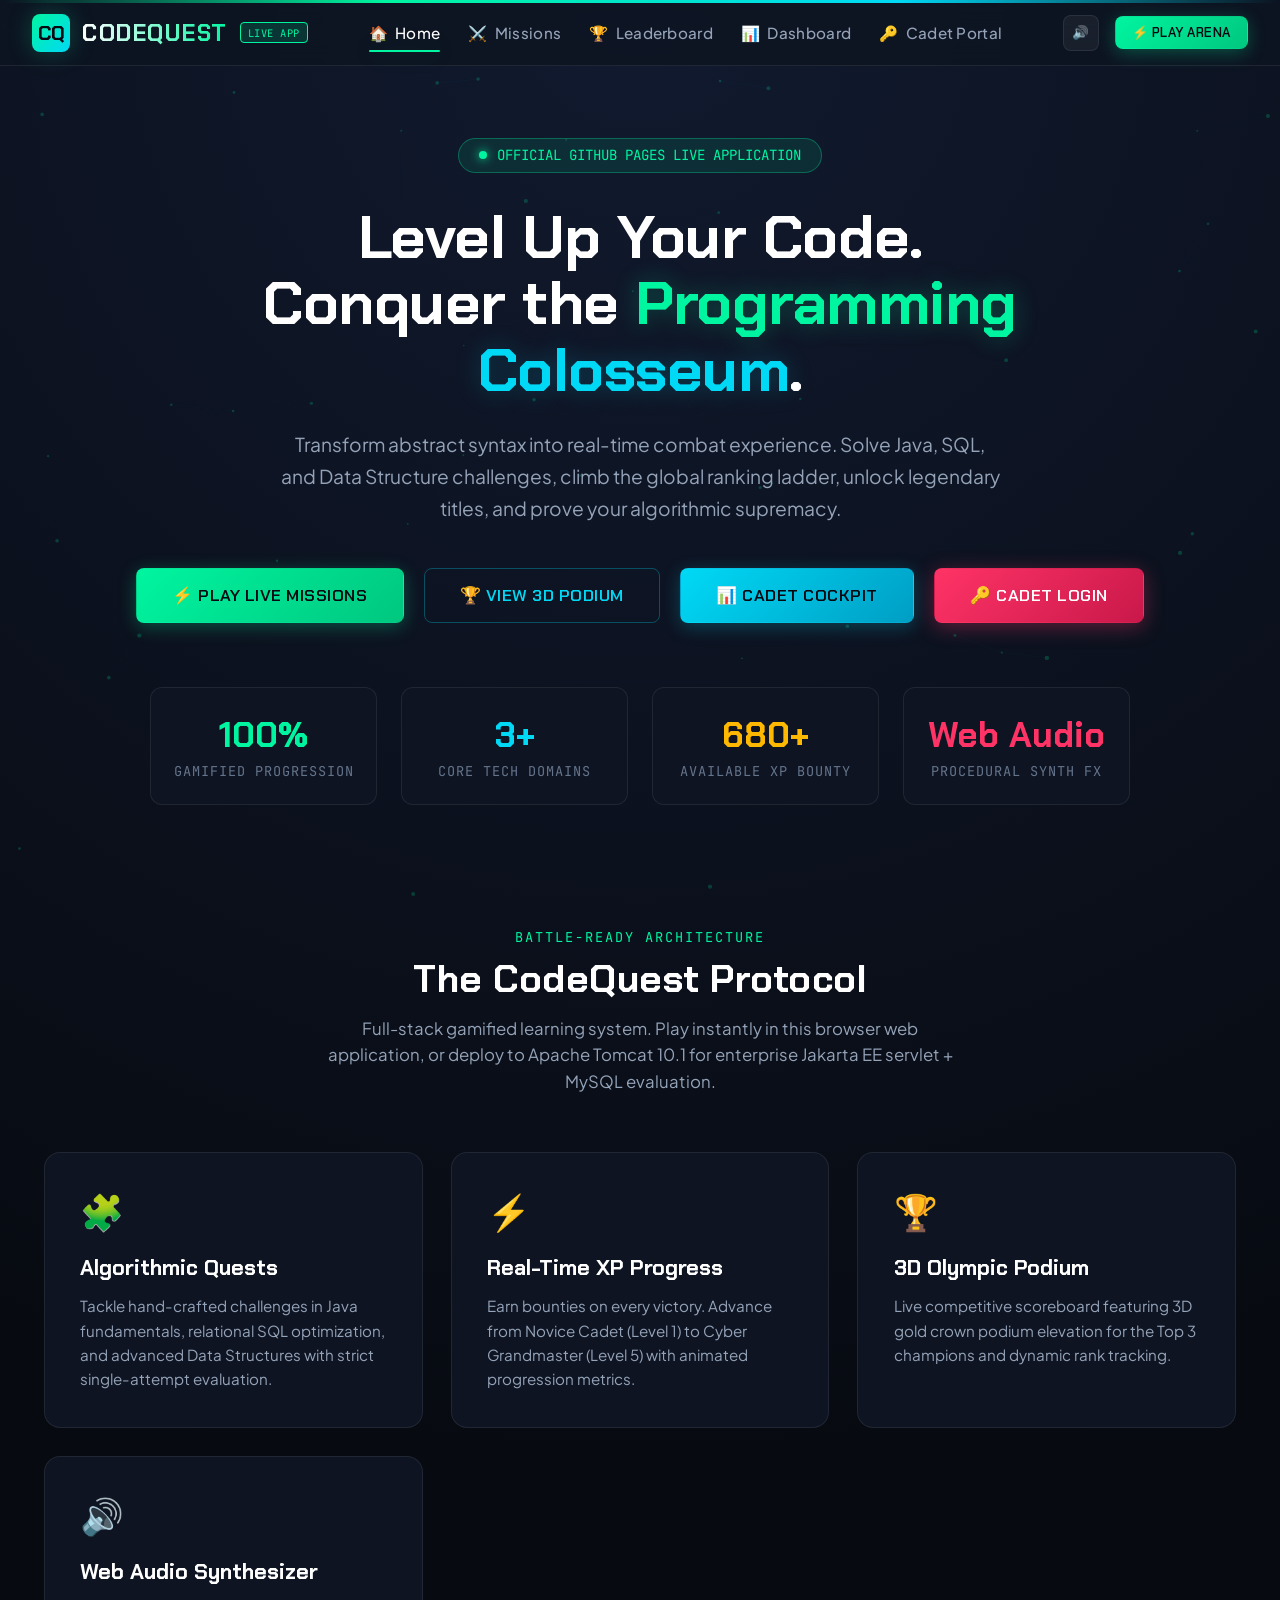
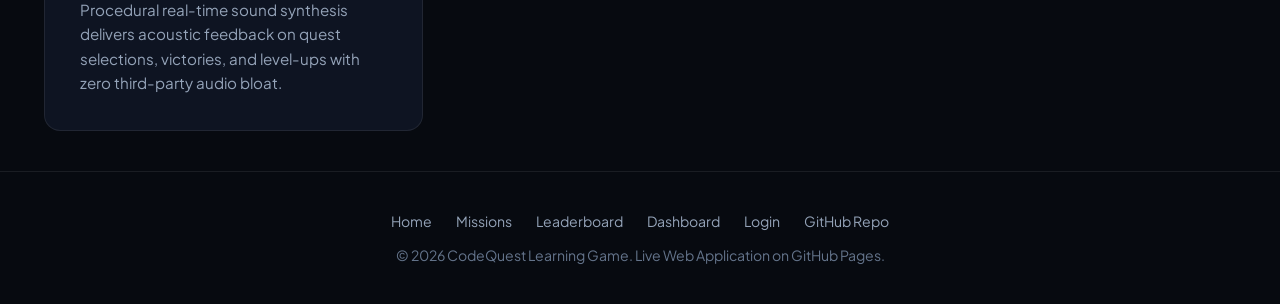
==== index.html @ 19b2553c "Feat: Add full client-side interactive game arena to docs for GitHub Pages live application" ====
<!DOCTYPE html>
<html lang="en">
<head>
    <meta charset="UTF-8">
    <meta name="viewport" content="width=device-width, initial-scale=1.0">
    <title>CodeQuest - Game-Based Programming Arena (Live Application)</title>
    <link rel="stylesheet" href="css/style.css">
    <link rel="icon" href="data:image/svg+xml,<svg xmlns=%22http://www.w3.org/2000/svg%22 viewBox=%220 0 100 100%22><text y=%22.9em%22 font-size=%2290%22>⚡</text></svg>">
</head>
<body>
    <canvas id="cyber-canvas"></canvas>

    <div class="hud-layout">
        <!-- Main Navigation Bar -->
        <nav class="navbar">
            <a href="index.html" class="nav-brand">
                <div class="brand-icon">CQ</div>
                <div class="brand-text">CodeQuest</div>
                <span class="brand-badge">LIVE APP</span>
            </a>

            <ul class="nav-links">
                <li><a href="index.html" class="active"><span>🏠</span> Home</a></li>
                <li><a href="missions.html"><span>⚔️</span> Missions</a></li>
                <li><a href="leaderboard.html"><span>🏆</span> Leaderboard</a></li>
                <li><a href="dashboard.html"><span>📊</span> Dashboard</a></li>
                <li><a href="login.html"><span>🔑</span> Cadet Portal</a></li>
            </ul>

            <div class="nav-actions">
                <button id="sound-toggle-btn" class="sound-toggle" title="Toggle Sound FX">🔊</button>
                <a href="missions.html" class="btn btn-primary btn-sm">⚡ Play Arena</a>
            </div>
        </nav>

        <!-- Main Content Area -->
        <main class="content-wrapper">
            <section class="hero">
                <div class="hero-pill">
                    <span class="pulse-dot"></span>
                    <span>OFFICIAL GITHUB PAGES LIVE APPLICATION</span>
                </div>

                <h1 class="hero-title">
                    Level Up Your Code. <br>
                    Conquer the <span class="highlight-emerald">Programming</span> <span class="highlight-cyan">Colosseum</span>.
                </h1>

                <p class="hero-lead">
                    Transform abstract syntax into real-time combat experience. Solve Java, SQL, and Data Structure 
                    challenges, climb the global ranking ladder, unlock legendary titles, and prove your algorithmic supremacy.
                </p>

                <div class="hero-cta">
                    <a href="missions.html" class="btn btn-primary btn-lg">⚡ Play Live Missions</a>
                    <a href="leaderboard.html" class="btn btn-outline-cyan btn-lg">🏆 View 3D Podium</a>
                    <a href="dashboard.html" class="btn btn-cyber btn-lg">📊 Cadet Cockpit</a>
                    <a href="login.html" class="btn btn-admin btn-lg">🔑 Cadet Login</a>
                </div>

                <!-- Live Metrics Ticker -->
                <div class="hero-stats">
                    <div class="stat-card">
                        <div class="stat-value emerald">100%</div>
                        <div class="stat-label">Gamified Progression</div>
                    </div>
                    <div class="stat-card">
                        <div class="stat-value cyan">3+</div>
                        <div class="stat-label">Core Tech Domains</div>
                    </div>
                    <div class="stat-card">
                        <div class="stat-value gold">680+</div>
                        <div class="stat-label">Available XP Bounty</div>
                    </div>
                    <div class="stat-card">
                        <div class="stat-value crimson">Web Audio</div>
                        <div class="stat-label">Procedural Synth FX</div>
                    </div>
                </div>
            </section>

            <!-- Features Grid -->
            <section class="container">
                <div class="section-header">
                    <span class="section-tagline">Battle-Ready Architecture</span>
                    <h2 class="section-title">The CodeQuest Protocol</h2>
                    <p class="section-desc">
                        Full-stack gamified learning system. Play instantly in this browser web application, or deploy to Apache Tomcat 10.1 for enterprise Jakarta EE servlet + MySQL evaluation.
                    </p>
                </div>

                <div class="features-grid">
                    <div class="feature-card">
                        <div class="feature-icon">🧩</div>
                        <h3 class="feature-title">Algorithmic Quests</h3>
                        <p class="feature-desc">
                            Tackle hand-crafted challenges in Java fundamentals, relational SQL optimization, 
                            and advanced Data Structures with strict single-attempt evaluation.
                        </p>
                    </div>

                    <div class="feature-card">
                        <div class="feature-icon">⚡</div>
                        <h3 class="feature-title">Real-Time XP Progress</h3>
                        <p class="feature-desc">
                            Earn bounties on every victory. Advance from Novice Cadet (Level 1) to Cyber Grandmaster 
                            (Level 5) with animated progression metrics.
                        </p>
                    </div>

                    <div class="feature-card">
                        <div class="feature-icon">🏆</div>
                        <h3 class="feature-title">3D Olympic Podium</h3>
                        <p class="feature-desc">
                            Live competitive scoreboard featuring 3D gold crown podium elevation for the Top 3 
                            champions and dynamic rank tracking.
                        </p>
                    </div>

                    <div class="feature-card">
                        <div class="feature-icon">🔊</div>
                        <h3 class="feature-title">Web Audio Synthesizer</h3>
                        <p class="feature-desc">
                            Procedural real-time sound synthesis delivers acoustic feedback on quest selections, 
                            victories, and level-ups with zero third-party audio bloat.
                        </p>
                    </div>
                </div>
            </section>
        </main>

        <!-- Footer -->
        <footer class="footer">
            <div class="footer-links">
                <a href="index.html">Home</a>
                <a href="missions.html">Missions</a>
                <a href="leaderboard.html">Leaderboard</a>
                <a href="dashboard.html">Dashboard</a>
                <a href="login.html">Login</a>
                <a href="https://github.com/dilipkumarprudhvi-a11y/CodeQuest" target="_blank">GitHub Repo</a>
            </div>
            <p>&copy; 2026 CodeQuest Learning Game. Live Web Application on GitHub Pages.</p>
        </footer>
    </div>

    <script src="js/audio-synth.js"></script>
    <script src="js/codequest-live.js"></script>
    <script src="js/game-fx.js"></script>
</body>
</html>
---- css/style.css ----
/* ========================================================
   CodeQuest: Tournament-Grade Cyber-Obsidian HUD Design System
   Handcrafted Senior Designer Architecture (Zero Generic AI Defaults)
   ======================================================== */

@import url('https://fonts.googleapis.com/css2?family=Chakra+Petch:wght@500;600;700&family=JetBrains+Mono:wght@400;500;700&family=Plus+Jakarta+Sans:wght@400;500;600;700;800&display=swap');

:root {
    /* Palette Tokens */
    --bg-void: #070a10;
    --bg-surface: #0e1422;
    --bg-surface-elevated: #151e33;
    --bg-surface-translucent: rgba(14, 20, 34, 0.85);
    --bg-input: #0b101c;
    
    /* Neon Tactical Accents */
    --neon-emerald: #00f5a0;
    --neon-emerald-glow: rgba(0, 245, 160, 0.28);
    --cyber-cyan: #00d9f5;
    --cyber-cyan-glow: rgba(0, 217, 245, 0.25);
    --solar-gold: #ffb800;
    --solar-gold-glow: rgba(255, 184, 0, 0.3);
    --danger-crimson: #ff3366;
    --danger-crimson-glow: rgba(255, 51, 102, 0.28);
    --admin-purple: #9d4edd;
    
    /* Borders & Accents */
    --border-subtle: rgba(255, 255, 255, 0.08);
    --border-accent: rgba(0, 245, 160, 0.3);
    --border-cyan: rgba(0, 217, 245, 0.3);
    --border-gold: rgba(255, 184, 0, 0.35);

    /* Typography */
    --font-heading: 'Chakra Petch', sans-serif;
    --font-body: 'Plus Jakarta Sans', sans-serif;
    --font-code: 'JetBrains Mono', monospace;

    /* Text Colors */
    --text-pure: #ffffff;
    --text-primary: #e2e8f0;
    --text-secondary: #94a3b8;
    --text-muted: #64748b;

    /* Shadows & Glows */
    --glow-emerald: 0 0 25px rgba(0, 245, 160, 0.25);
    --glow-cyan: 0 0 25px rgba(0, 217, 245, 0.25);
    --shadow-card: 0 12px 35px -5px rgba(0, 0, 0, 0.65);
    
    /* Transitions */
    --ease-out-cyber: cubic-bezier(0.16, 1, 0.3, 1);
}

/* Reset & Global */
*, *::before, *::after {
    box-sizing: border-box;
    margin: 0;
    padding: 0;
}

html {
    scroll-behavior: smooth;
    font-size: 16px;
    background-color: var(--bg-void);
    color: var(--text-primary);
}

body {
    font-family: var(--font-body);
    min-height: 100vh;
    display: flex;
    flex-direction: column;
    overflow-x: hidden;
    position: relative;
    background: radial-gradient(circle at 50% 0%, #111a2f 0%, #070a10 75%);
    -webkit-font-smoothing: antialiased;
}

/* Background Cyber Grid Canvas */
#cyber-canvas {
    position: fixed;
    top: 0;
    left: 0;
    width: 100%;
    height: 100%;
    pointer-events: none;
    z-index: 0;
    opacity: 0.45;
}

/* HUD Overlay Container */
.hud-layout {
    position: relative;
    z-index: 1;
    display: flex;
    flex-direction: column;
    min-height: 100vh;
}

/* Ambient Top Accent Bar */
.hud-layout::before {
    content: '';
    position: fixed;
    top: 0;
    left: 0;
    right: 0;
    height: 3px;
    background: linear-gradient(90deg, transparent 0%, var(--neon-emerald) 30%, var(--cyber-cyan) 70%, transparent 100%);
    z-index: 1000;
}

/* ========================================================
   Navigation Header
   ======================================================== */
.navbar {
    position: sticky;
    top: 0;
    z-index: 100;
    background: var(--bg-surface-translucent);
    backdrop-filter: blur(16px);
    -webkit-backdrop-filter: blur(16px);
    border-bottom: 1px solid var(--border-subtle);
    padding: 0.85rem 2rem;
    display: flex;
    justify-content: space-between;
    align-items: center;
}

.nav-brand {
    display: flex;
    align-items: center;
    gap: 0.75rem;
    text-decoration: none;
    color: var(--text-pure);
}

.brand-icon {
    width: 38px;
    height: 38px;
    background: linear-gradient(135deg, var(--neon-emerald), var(--cyber-cyan));
    border-radius: 8px;
    display: grid;
    place-items: center;
    box-shadow: var(--glow-emerald);
    color: #050a12;
    font-family: var(--font-heading);
    font-weight: 700;
    font-size: 1.25rem;
    letter-spacing: -0.5px;
}

.brand-text {
    font-family: var(--font-heading);
    font-size: 1.45rem;
    font-weight: 700;
    letter-spacing: 1.5px;
    background: linear-gradient(90deg, #ffffff, var(--neon-emerald));
    -webkit-background-clip: text;
    background-clip: text;
    -webkit-text-fill-color: transparent;
    text-transform: uppercase;
}

.brand-badge {
    font-size: 0.65rem;
    background: rgba(0, 245, 160, 0.15);
    border: 1px solid var(--neon-emerald);
    color: var(--neon-emerald);
    padding: 0.15rem 0.45rem;
    border-radius: 4px;
    font-family: var(--font-code);
    letter-spacing: 0.5px;
}

.nav-links {
    display: flex;
    align-items: center;
    gap: 1.75rem;
    list-style: none;
}

.nav-links a {
    text-decoration: none;
    color: var(--text-secondary);
    font-size: 0.95rem;
    font-weight: 500;
    letter-spacing: 0.3px;
    transition: color 0.2s ease, text-shadow 0.2s ease;
    display: flex;
    align-items: center;
    gap: 0.45rem;
    position: relative;
    padding: 0.35rem 0;
}

.nav-links a:hover, .nav-links a.active {
    color: var(--text-pure);
}

.nav-links a.active::after {
    content: '';
    position: absolute;
    bottom: -4px;
    left: 0;
    right: 0;
    height: 2px;
    background: var(--neon-emerald);
    box-shadow: var(--glow-emerald);
    border-radius: 2px;
}

.nav-actions {
    display: flex;
    align-items: center;
    gap: 1rem;
}

/* Sound Switcher Button */
.sound-toggle {
    background: rgba(255, 255, 255, 0.05);
    border: 1px solid var(--border-subtle);
    color: var(--text-secondary);
    width: 36px;
    height: 36px;
    border-radius: 8px;
    display: grid;
    place-items: center;
    cursor: pointer;
    transition: all 0.2s ease;
}

.sound-toggle:hover {
    color: var(--cyber-cyan);
    border-color: var(--border-cyan);
    background: rgba(0, 217, 245, 0.1);
}

.sound-toggle.muted {
    opacity: 0.45;
}

/* User Status Pill in Navbar */
.nav-profile-pill {
    display: flex;
    align-items: center;
    gap: 0.65rem;
    background: var(--bg-surface-elevated);
    border: 1px solid var(--border-subtle);
    padding: 0.35rem 0.85rem;
    border-radius: 24px;
    font-size: 0.85rem;
}

.nav-level-tag {
    background: var(--neon-emerald);
    color: #040810;
    font-weight: 700;
    padding: 0.15rem 0.45rem;
    border-radius: 12px;
    font-size: 0.7rem;
    font-family: var(--font-heading);
}

.nav-xp-counter {
    color: var(--solar-gold);
    font-family: var(--font-code);
    font-weight: 600;
}

/* ========================================================
   Buttons & Interactive Controls
   ======================================================== */
.btn {
    display: inline-flex;
    align-items: center;
    justify-content: center;
    gap: 0.55rem;
    font-family: var(--font-heading);
    font-size: 0.95rem;
    font-weight: 600;
    letter-spacing: 0.5px;
    text-transform: uppercase;
    text-decoration: none;
    padding: 0.75rem 1.65rem;
    border-radius: 8px;
    border: 1px solid transparent;
    cursor: pointer;
    transition: all 0.25s var(--ease-out-cyber);
    white-space: nowrap;
}

.btn-primary {
    background: linear-gradient(135deg, var(--neon-emerald), #00c77f);
    color: #050a12;
    box-shadow: 0 4px 18px var(--neon-emerald-glow);
}

.btn-primary:hover {
    transform: translateY(-2px);
    box-shadow: 0 6px 24px rgba(0, 245, 160, 0.45);
    background: linear-gradient(135deg, #1affab, var(--neon-emerald));
}

.btn-cyber {
    background: linear-gradient(135deg, var(--cyber-cyan), #009ec4);
    color: #050a12;
    box-shadow: 0 4px 18px var(--cyber-cyan-glow);
}

.btn-cyber:hover {
    transform: translateY(-2px);
    box-shadow: 0 6px 24px rgba(0, 217, 245, 0.45);
}

.btn-outline {
    background: transparent;
    border-color: var(--border-subtle);
    color: var(--text-primary);
}

.btn-outline:hover {
    border-color: var(--neon-emerald);
    color: var(--neon-emerald);
    background: rgba(0, 245, 160, 0.05);
    box-shadow: var(--glow-emerald);
}

.btn-outline-cyan {
    background: transparent;
    border-color: var(--border-cyan);
    color: var(--cyber-cyan);
}

.btn-outline-cyan:hover {
    background: rgba(0, 217, 245, 0.1);
    box-shadow: var(--glow-cyan);
}

.btn-danger {
    background: rgba(255, 51, 102, 0.15);
    border: 1px solid var(--danger-crimson);
    color: var(--danger-crimson);
}

.btn-danger:hover {
    background: var(--danger-crimson);
    color: #ffffff;
    box-shadow: 0 0 20px var(--danger-crimson-glow);
}

.btn-admin {
    background: linear-gradient(135deg, #ff3366, #c9184a);
    color: #ffffff;
    box-shadow: 0 4px 20px rgba(255, 51, 102, 0.35);
}

.btn-admin:hover {
    transform: translateY(-2px);
    box-shadow: 0 6px 28px rgba(255, 51, 102, 0.55);
}

.btn-sm {
    padding: 0.45rem 1rem;
    font-size: 0.82rem;
}

.btn-lg {
    padding: 0.95rem 2.2rem;
    font-size: 1.05rem;
}

/* ========================================================
   Layout & Containers
   ======================================================== */
.container {
    max-width: 1240px;
    margin: 0 auto;
    padding: 2.5rem 1.5rem;
    width: 100%;
}

.content-wrapper {
    flex: 1;
}

/* Page Section Headers */
.section-header {
    margin-bottom: 2.5rem;
    text-align: center;
}

.section-tagline {
    font-family: var(--font-code);
    color: var(--neon-emerald);
    font-size: 0.85rem;
    text-transform: uppercase;
    letter-spacing: 2px;
    margin-bottom: 0.5rem;
    display: inline-block;
}

.section-title {
    font-family: var(--font-heading);
    font-size: 2.4rem;
    font-weight: 700;
    color: var(--text-pure);
    letter-spacing: 0.5px;
}

.section-desc {
    color: var(--text-secondary);
    max-width: 650px;
    margin: 0.75rem auto 0;
    font-size: 1.05rem;
    line-height: 1.6;
}

/* ========================================================
   Hero Section (index.html)
   ======================================================== */
.hero {
    padding: 4.5rem 1.5rem 5rem;
    display: flex;
    flex-direction: column;
    align-items: center;
    text-align: center;
    position: relative;
}

.hero-pill {
    background: rgba(0, 245, 160, 0.1);
    border: 1px solid var(--border-accent);
    padding: 0.45rem 1.25rem;
    border-radius: 30px;
    display: inline-flex;
    align-items: center;
    gap: 0.65rem;
    font-size: 0.88rem;
    color: var(--neon-emerald);
    font-family: var(--font-code);
    margin-bottom: 2rem;
    animation: pulseBorder 3s infinite;
}

.pulse-dot {
    width: 8px;
    height: 8px;
    background: var(--neon-emerald);
    border-radius: 50%;
    box-shadow: 0 0 10px var(--neon-emerald);
    animation: blink 1.5s infinite;
}

@keyframes blink {
    0%, 100% { opacity: 1; }
    50% { opacity: 0.2; }
}

@keyframes pulseBorder {
    0%, 100% { border-color: rgba(0, 245, 160, 0.2); }
    50% { border-color: rgba(0, 245, 160, 0.6); }
}

.hero-title {
    font-family: var(--font-heading);
    font-size: 3.8rem;
    font-weight: 700;
    line-height: 1.1;
    letter-spacing: -0.5px;
    color: var(--text-pure);
    max-width: 900px;
    margin-bottom: 1.5rem;
}

.hero-title span.highlight-emerald {
    color: var(--neon-emerald);
    text-shadow: 0 0 25px var(--neon-emerald-glow);
}

.hero-title span.highlight-cyan {
    color: var(--cyber-cyan);
    text-shadow: 0 0 25px var(--cyber-cyan-glow);
}

.hero-lead {
    font-size: 1.2rem;
    color: var(--text-secondary);
    max-width: 720px;
    line-height: 1.65;
    margin-bottom: 2.75rem;
}

.hero-cta {
    display: flex;
    gap: 1.25rem;
    flex-wrap: wrap;
    justify-content: center;
    margin-bottom: 4rem;
}

/* Hero Stats Ticker */
.hero-stats {
    display: grid;
    grid-template-columns: repeat(4, 1fr);
    gap: 1.5rem;
    width: 100%;
    max-width: 980px;
    margin: 0 auto;
}

.stat-card {
    background: var(--bg-surface);
    border: 1px solid var(--border-subtle);
    padding: 1.5rem 1rem;
    border-radius: 12px;
    text-align: center;
    transition: transform 0.25s ease, border-color 0.25s ease;
}

.stat-card:hover {
    transform: translateY(-4px);
    border-color: var(--border-accent);
}

.stat-value {
    font-family: var(--font-heading);
    font-size: 2.2rem;
    font-weight: 700;
    color: var(--text-pure);
    margin-bottom: 0.25rem;
}

.stat-value.gold { color: var(--solar-gold); }
.stat-value.emerald { color: var(--neon-emerald); }
.stat-value.cyan { color: var(--cyber-cyan); }
.stat-value.crimson { color: var(--danger-crimson); }

.stat-label {
    font-size: 0.85rem;
    color: var(--text-muted);
    font-family: var(--font-code);
    text-transform: uppercase;
    letter-spacing: 1px;
}

/* Feature Grid */
.features-grid {
    display: grid;
    grid-template-columns: repeat(3, 1fr);
    gap: 1.75rem;
    margin-top: 3.5rem;
}

.feature-card {
    background: var(--bg-surface);
    border: 1px solid var(--border-subtle);
    padding: 2.2rem;
    border-radius: 16px;
    transition: all 0.3s var(--ease-out-cyber);
    position: relative;
    overflow: hidden;
}

.feature-card::before {
    content: '';
    position: absolute;
    top: 0;
    left: 0;
    width: 100%;
    height: 3px;
    background: transparent;
    transition: background 0.3s ease;
}

.feature-card:hover {
    transform: translateY(-6px);
    border-color: var(--border-accent);
    box-shadow: var(--shadow-card);
}

.feature-card:hover::before {
    background: linear-gradient(90deg, var(--neon-emerald), var(--cyber-cyan));
}

.feature-icon {
    font-size: 2.2rem;
    margin-bottom: 1.25rem;
    display: inline-block;
}

.feature-title {
    font-family: var(--font-heading);
    font-size: 1.35rem;
    color: var(--text-pure);
    margin-bottom: 0.75rem;
}

.feature-desc {
    color: var(--text-secondary);
    font-size: 0.95rem;
    line-height: 1.6;
}

/* ========================================================
   Form Cards & Input Controls
   ======================================================== */
.auth-wrapper {
    max-width: 480px;
    margin: 2rem auto;
    width: 100%;
}

.auth-wrapper-wide {
    max-width: 780px;
    margin: 2rem auto;
    width: 100%;
}

.card {
    background: var(--bg-surface);
    border: 1px solid var(--border-subtle);
    border-radius: 16px;
    padding: 2.5rem;
    box-shadow: var(--shadow-card);
    position: relative;
}

.card-admin {
    border-top: 3px solid var(--danger-crimson);
}

.card-header {
    text-align: center;
    margin-bottom: 2rem;
}

.card-title {
    font-family: var(--font-heading);
    font-size: 1.85rem;
    color: var(--text-pure);
    margin-bottom: 0.5rem;
}

.card-subtitle {
    color: var(--text-secondary);
    font-size: 0.95rem;
}

.form-group {
    margin-bottom: 1.35rem;
}

.form-label {
    display: block;
    font-size: 0.88rem;
    font-weight: 600;
    color: var(--text-primary);
    margin-bottom: 0.5rem;
    letter-spacing: 0.3px;
}

.form-control {
    width: 100%;
    background: var(--bg-input);
    border: 1px solid var(--border-subtle);
    border-radius: 8px;
    padding: 0.85rem 1rem;
    color: var(--text-pure);
    font-family: var(--font-body);
    font-size: 0.95rem;
    transition: all 0.2s ease;
}

.form-control:focus {
    outline: none;
    border-color: var(--neon-emerald);
    box-shadow: 0 0 12px var(--neon-emerald-glow);
    background: #0f1526;
}

textarea.form-control {
    min-height: 110px;
    resize: vertical;
    font-family: var(--font-code);
}

.form-select {
    width: 100%;
    background: var(--bg-input);
    border: 1px solid var(--border-subtle);
    border-radius: 8px;
    padding: 0.85rem 1rem;
    color: var(--text-pure);
    font-size: 0.95rem;
    cursor: pointer;
}

.form-select option {
    background: var(--bg-surface-elevated);
    color: var(--text-pure);
}

.form-grid-2 {
    display: grid;
    grid-template-columns: 1fr 1fr;
    gap: 1.25rem;
}

/* Checkbox & Remember Me */
.form-check {
    display: flex;
    align-items: center;
    gap: 0.65rem;
    cursor: pointer;
    font-size: 0.9rem;
    color: var(--text-secondary);
}

.form-check input[type="checkbox"] {
    appearance: none;
    width: 18px;
    height: 18px;
    background: var(--bg-input);
    border: 1px solid var(--border-subtle);
    border-radius: 4px;
    cursor: pointer;
    position: relative;
}

.form-check input[type="checkbox"]:checked {
    background: var(--neon-emerald);
    border-color: var(--neon-emerald);
}

.form-check input[type="checkbox"]:checked::after {
    content: '✓';
    position: absolute;
    top: 50%;
    left: 50%;
    transform: translate(-50%, -50%);
    color: #050a12;
    font-weight: 900;
    font-size: 11px;
}

/* Alert Notification Banners */
.alert {
    padding: 1rem 1.25rem;
    border-radius: 8px;
    margin-bottom: 1.5rem;
    display: flex;
    align-items: center;
    gap: 0.85rem;
    font-size: 0.92rem;
    line-height: 1.5;
}

.alert-danger {
    background: rgba(255, 51, 102, 0.12);
    border: 1px solid var(--danger-crimson);
    color: #ff94b1;
}

.alert-success {
    background: rgba(0, 245, 160, 0.12);
    border: 1px solid var(--neon-emerald);
    color: var(--neon-emerald);
}

.alert-info {
    background: rgba(0, 217, 245, 0.12);
    border: 1px solid var(--cyber-cyan);
    color: var(--cyber-cyan);
}

/* Card Footer Links */
.card-footer-links {
    margin-top: 1.75rem;
    text-align: center;
    font-size: 0.9rem;
    color: var(--text-muted);
}

.card-footer-links a {
    color: var(--neon-emerald);
    text-decoration: none;
    font-weight: 600;
}

.card-footer-links a:hover {
    text-decoration: underline;
}

/* ========================================================
   Student Gamer Dashboard (dashboard.jsp)
   ======================================================== */
.profile-banner {
    background: linear-gradient(135deg, var(--bg-surface-elevated), var(--bg-surface));
    border: 1px solid var(--border-subtle);
    border-radius: 20px;
    padding: 2.25rem;
    margin-bottom: 2.5rem;
    display: flex;
    justify-content: space-between;
    align-items: center;
    flex-wrap: wrap;
    gap: 2rem;
    box-shadow: var(--shadow-card);
}

.profile-identity {
    display: flex;
    align-items: center;
    gap: 1.5rem;
}

.profile-avatar {
    width: 80px;
    height: 80px;
    border-radius: 16px;
    background: linear-gradient(135deg, #1b2640, #0d1322);
    border: 2px solid var(--neon-emerald);
    box-shadow: var(--glow-emerald);
    display: grid;
    place-items: center;
    font-size: 2.4rem;
}

.profile-name {
    font-family: var(--font-heading);
    font-size: 2rem;
    color: var(--text-pure);
    margin-bottom: 0.35rem;
}

.profile-role-tag {
    font-family: var(--font-code);
    font-size: 0.8rem;
    color: var(--cyber-cyan);
    background: rgba(0, 217, 245, 0.1);
    padding: 0.2rem 0.6rem;
    border-radius: 4px;
    border: 1px solid var(--border-cyan);
}

.profile-stats-cluster {
    display: flex;
    gap: 2.5rem;
}

.stat-block {
    text-align: center;
}

.stat-block-num {
    font-family: var(--font-heading);
    font-size: 2rem;
    font-weight: 700;
    color: var(--text-pure);
}

.stat-block-num.gold { color: var(--solar-gold); }
.stat-block-num.emerald { color: var(--neon-emerald); }

.stat-block-text {
    font-size: 0.8rem;
    color: var(--text-muted);
    font-family: var(--font-code);
    text-transform: uppercase;
    letter-spacing: 0.5px;
}

/* XP Progress Bar Component */
.xp-tracker-card {
    background: var(--bg-surface);
    border: 1px solid var(--border-subtle);
    border-radius: 14px;
    padding: 1.5rem 1.85rem;
    margin-bottom: 2.5rem;
}

.xp-header {
    display: flex;
    justify-content: space-between;
    margin-bottom: 0.75rem;
    font-size: 0.95rem;
}

.xp-label {
    font-family: var(--font-heading);
    font-weight: 600;
    color: var(--text-pure);
    display: flex;
    align-items: center;
    gap: 0.5rem;
}

.xp-numbers {
    font-family: var(--font-code);
    color: var(--text-secondary);
}

.xp-numbers span.current {
    color: var(--solar-gold);
    font-weight: 700;
}

.progress-track {
    width: 100%;
    height: 14px;
    background: #090e18;
    border-radius: 10px;
    overflow: hidden;
    position: relative;
    border: 1px solid rgba(255, 255, 255, 0.05);
}

.progress-fill {
    height: 100%;
    background: linear-gradient(90deg, var(--neon-emerald), var(--cyber-cyan));
    border-radius: 10px;
    box-shadow: 0 0 14px var(--neon-emerald-glow);
    transition: width 1s var(--ease-out-cyber);
    position: relative;
}

.progress-fill::after {
    content: '';
    position: absolute;
    top: 0; left: 0; bottom: 0; right: 0;
    background-image: linear-gradient(
        -45deg, 
        rgba(255, 255, 255, 0.15) 25%, 
        transparent 25%, 
        transparent 50%, 
        rgba(255, 255, 255, 0.15) 50%, 
        rgba(255, 255, 255, 0.15) 75%, 
        transparent 75%, 
        transparent
    );
    background-size: 20px 20px;
    animation: moveStripes 2s linear infinite;
}

@keyframes moveStripes {
    0% { background-position: 0 0; }
    100% { background-position: 20px 0; }
}

/* ========================================================
   Missions Grid & Quest Cards (missions.jsp)
   ======================================================== */
.mission-filter-bar {
    display: flex;
    justify-content: space-between;
    align-items: center;
    flex-wrap: wrap;
    gap: 1.25rem;
    margin-bottom: 2rem;
    padding: 1.15rem 1.5rem;
    background: var(--bg-surface);
    border: 1px solid var(--border-subtle);
    border-radius: 12px;
}

.filter-pills {
    display: flex;
    gap: 0.5rem;
    flex-wrap: wrap;
}

.filter-pill {
    padding: 0.45rem 1rem;
    border-radius: 8px;
    font-size: 0.85rem;
    font-family: var(--font-heading);
    font-weight: 600;
    text-decoration: none;
    color: var(--text-secondary);
    background: transparent;
    border: 1px solid var(--border-subtle);
    transition: all 0.2s ease;
    cursor: pointer;
}

.filter-pill:hover {
    color: var(--text-pure);
    border-color: var(--border-accent);
}

.filter-pill.active {
    background: rgba(0, 245, 160, 0.15);
    color: var(--neon-emerald);
    border-color: var(--neon-emerald);
    box-shadow: 0 0 12px var(--neon-emerald-glow);
}

.missions-deck {
    display: grid;
    grid-template-columns: repeat(auto-fill, minmax(360px, 1fr));
    gap: 1.75rem;
}

.quest-card {
    background: var(--bg-surface);
    border: 1px solid var(--border-subtle);
    border-radius: 16px;
    padding: 1.75rem;
    display: flex;
    flex-direction: column;
    justify-content: space-between;
    transition: all 0.3s var(--ease-out-cyber);
    position: relative;
}

.quest-card:hover {
    transform: translateY(-4px);
    border-color: var(--border-accent);
    box-shadow: var(--shadow-card);
}

.quest-card.solved-card {
    opacity: 0.85;
    border-color: rgba(0, 245, 160, 0.25);
    background: linear-gradient(180deg, rgba(0, 245, 160, 0.03), var(--bg-surface));
}

.quest-card-header {
    display: flex;
    justify-content: space-between;
    align-items: flex-start;
    margin-bottom: 1.25rem;
}

.quest-category-badge {
    font-family: var(--font-code);
    font-size: 0.75rem;
    font-weight: 700;
    padding: 0.25rem 0.65rem;
    border-radius: 6px;
    letter-spacing: 0.5px;
}

.category-java {
    background: rgba(255, 126, 0, 0.15);
    border: 1px solid #ff7e00;
    color: #ff9e42;
}

.category-sql {
    background: rgba(0, 217, 245, 0.15);
    border: 1px solid var(--cyber-cyan);
    color: var(--cyber-cyan);
}

.category-dsa {
    background: rgba(157, 78, 221, 0.15);
    border: 1px solid var(--admin-purple);
    color: #c77dff;
}

.difficulty-tag {
    font-size: 0.72rem;
    font-family: var(--font-code);
    font-weight: 600;
    text-transform: uppercase;
    padding: 0.2rem 0.55rem;
    border-radius: 4px;
}

.diff-easy { color: #00f5a0; background: rgba(0, 245, 160, 0.1); }
.diff-medium { color: #ffb800; background: rgba(255, 184, 0, 0.1); }
.diff-hard { color: #ff3366; background: rgba(255, 51, 102, 0.1); }

.quest-title {
    font-family: var(--font-heading);
    font-size: 1.35rem;
    color: var(--text-pure);
    margin-bottom: 0.75rem;
    line-height: 1.35;
}

.quest-desc {
    color: var(--text-secondary);
    font-size: 0.92rem;
    line-height: 1.6;
    margin-bottom: 1.5rem;
}

/* Interactive Option Choices Selector */
.options-cluster {
    display: flex;
    flex-direction: column;
    gap: 0.65rem;
    margin-bottom: 1.5rem;
}

.option-item {
    display: flex;
    align-items: center;
    gap: 0.85rem;
    background: var(--bg-input);
    border: 1px solid var(--border-subtle);
    border-radius: 8px;
    padding: 0.75rem 1rem;
    cursor: pointer;
    transition: all 0.2s ease;
    user-select: none;
}

.option-item:hover {
    border-color: var(--border-cyan);
    background: #0f1628;
}

.option-item input[type="radio"] {
    appearance: none;
    width: 20px;
    height: 20px;
    border: 2px solid var(--text-muted);
    border-radius: 50%;
    margin: 0;
    cursor: pointer;
    position: relative;
    flex-shrink: 0;
    transition: border-color 0.2s ease;
}

.option-item input[type="radio"]:checked {
    border-color: var(--neon-emerald);
}

.option-item input[type="radio"]:checked::after {
    content: '';
    position: absolute;
    top: 50%;
    left: 50%;
    transform: translate(-50%, -50%);
    width: 10px;
    height: 10px;
    border-radius: 50%;
    background: var(--neon-emerald);
    box-shadow: 0 0 8px var(--neon-emerald);
}

.option-item.selected {
    border-color: var(--neon-emerald);
    background: rgba(0, 245, 160, 0.08);
}

.option-key {
    font-family: var(--font-code);
    font-weight: 700;
    color: var(--cyber-cyan);
    width: 24px;
}

.option-text {
    font-size: 0.9rem;
    color: var(--text-primary);
    line-height: 1.4;
}

.quest-card-footer {
    display: flex;
    justify-content: space-between;
    align-items: center;
    border-top: 1px solid var(--border-subtle);
    padding-top: 1.15rem;
    margin-top: auto;
}

.quest-xp-badge {
    display: flex;
    align-items: center;
    gap: 0.45rem;
    font-family: var(--font-heading);
    font-size: 1.1rem;
    font-weight: 700;
    color: var(--solar-gold);
}

/* ========================================================
   Mission Evaluation Result Screen (mission-result.jsp)
   ======================================================== */
.result-card {
    max-width: 680px;
    margin: 2rem auto;
    text-align: center;
    padding: 3.5rem 2.5rem;
    border-radius: 20px;
    background: var(--bg-surface);
    border: 1px solid var(--border-subtle);
    box-shadow: var(--shadow-card);
    position: relative;
    overflow: hidden;
}

.result-card.success-card {
    border-color: var(--neon-emerald);
    box-shadow: 0 0 50px rgba(0, 245, 160, 0.2);
}

.result-card.failure-card {
    border-color: var(--danger-crimson);
    box-shadow: 0 0 50px rgba(255, 51, 102, 0.2);
}

.result-icon-orb {
    width: 90px;
    height: 90px;
    margin: 0 auto 1.75rem;
    border-radius: 50%;
    display: grid;
    place-items: center;
    font-size: 3rem;
}

.success-card .result-icon-orb {
    background: rgba(0, 245, 160, 0.15);
    border: 2px solid var(--neon-emerald);
    color: var(--neon-emerald);
    box-shadow: var(--glow-emerald);
}

.failure-card .result-icon-orb {
    background: rgba(255, 51, 102, 0.15);
    border: 2px solid var(--danger-crimson);
    color: var(--danger-crimson);
    box-shadow: 0 0 25px var(--danger-crimson-glow);
}

.result-headline {
    font-family: var(--font-heading);
    font-size: 2.4rem;
    color: var(--text-pure);
    margin-bottom: 0.5rem;
}

.result-lead {
    font-size: 1.1rem;
    color: var(--text-secondary);
    margin-bottom: 2rem;
}

.xp-awarded-pill {
    display: inline-flex;
    align-items: center;
    gap: 0.75rem;
    background: rgba(255, 184, 0, 0.15);
    border: 1px solid var(--solar-gold);
    color: var(--solar-gold);
    font-family: var(--font-heading);
    font-size: 1.8rem;
    font-weight: 700;
    padding: 0.6rem 2rem;
    border-radius: 30px;
    margin-bottom: 2rem;
    box-shadow: var(--solar-gold-glow);
}

.level-up-banner {
    background: linear-gradient(90deg, rgba(0, 245, 160, 0.15), rgba(0, 217, 245, 0.15));
    border: 1px solid var(--neon-emerald);
    padding: 1rem;
    border-radius: 10px;
    margin-bottom: 2rem;
    color: var(--neon-emerald);
    font-family: var(--font-heading);
    font-size: 1.25rem;
    font-weight: 700;
    letter-spacing: 1px;
    animation: pulseBorder 1.5s infinite;
}

/* ========================================================
   Global Leaderboard & Podium (leaderboard.jsp)
   ======================================================== */
.podium-stage {
    display: flex;
    justify-content: center;
    align-items: flex-end;
    gap: 1.5rem;
    margin: 3rem 0 3.5rem;
}

.podium-place {
    display: flex;
    flex-direction: column;
    align-items: center;
    width: 200px;
    text-align: center;
}

.podium-avatar {
    width: 72px;
    height: 72px;
    border-radius: 50%;
    background: #141c2e;
    display: grid;
    place-items: center;
    font-size: 2rem;
    margin-bottom: 0.75rem;
    border: 3px solid;
    position: relative;
}

.podium-crown {
    position: absolute;
    top: -24px;
    font-size: 1.6rem;
    animation: floatCrown 2s ease-in-out infinite;
}

@keyframes floatCrown {
    0%, 100% { transform: translateY(0); }
    50% { transform: translateY(-5px); }
}

.podium-name {
    font-family: var(--font-heading);
    font-size: 1.15rem;
    font-weight: 700;
    color: var(--text-pure);
    margin-bottom: 0.25rem;
}

.podium-xp {
    font-family: var(--font-code);
    font-size: 0.85rem;
    color: var(--solar-gold);
    font-weight: 600;
    margin-bottom: 1rem;
}

.podium-pedestal {
    width: 100%;
    border-radius: 12px 12px 0 0;
    display: flex;
    flex-direction: column;
    justify-content: center;
    align-items: center;
    border-top: 3px solid;
    font-family: var(--font-heading);
    font-weight: 700;
}

/* 1st Place (Gold) */
.place-1 .podium-avatar { border-color: #ffd700; box-shadow: 0 0 25px rgba(255, 215, 0, 0.4); }
.place-1 .podium-pedestal {
    height: 180px;
    background: linear-gradient(180deg, rgba(255, 215, 0, 0.2), rgba(255, 215, 0, 0.05));
    border-color: #ffd700;
    color: #ffd700;
    font-size: 2.2rem;
}

/* 2nd Place (Silver) */
.place-2 .podium-avatar { border-color: #e2e8f0; box-shadow: 0 0 20px rgba(226, 232, 240, 0.3); }
.place-2 .podium-pedestal {
    height: 140px;
    background: linear-gradient(180deg, rgba(226, 232, 240, 0.15), rgba(226, 232, 240, 0.03));
    border-color: #cbd5e1;
    color: #cbd5e1;
    font-size: 1.8rem;
}

/* 3rd Place (Bronze) */
.place-3 .podium-avatar { border-color: #cd7f32; box-shadow: 0 0 20px rgba(205, 127, 50, 0.3); }
.place-3 .podium-pedestal {
    height: 110px;
    background: linear-gradient(180deg, rgba(205, 127, 50, 0.15), rgba(205, 127, 50, 0.03));
    border-color: #cd7f32;
    color: #cd7f32;
    font-size: 1.6rem;
}

/* Cyber Data Table */
.table-responsive {
    width: 100%;
    overflow-x: auto;
}

.cyber-table {
    width: 100%;
    border-collapse: separate;
    border-spacing: 0 0.5rem;
}

.cyber-table th {
    background: var(--bg-surface);
    color: var(--text-muted);
    font-family: var(--font-code);
    font-size: 0.82rem;
    text-transform: uppercase;
    letter-spacing: 1px;
    padding: 1rem 1.25rem;
    text-align: left;
    border: none;
}

.cyber-table tbody tr {
    background: var(--bg-surface);
    border: 1px solid var(--border-subtle);
    transition: all 0.2s ease;
}

.cyber-table tbody tr:hover {
    background: var(--bg-surface-elevated);
    box-shadow: 0 4px 15px rgba(0, 0, 0, 0.3);
}

.cyber-table td {
    padding: 1.15rem 1.25rem;
    color: var(--text-primary);
    font-size: 0.95rem;
    border-top: 1px solid var(--border-subtle);
    border-bottom: 1px solid var(--border-subtle);
}

.cyber-table td:first-child {
    border-left: 1px solid var(--border-subtle);
    border-radius: 8px 0 0 8px;
}

.cyber-table td:last-child {
    border-right: 1px solid var(--border-subtle);
    border-radius: 0 8px 8px 0;
}

.rank-badge {
    font-family: var(--font-heading);
    font-weight: 700;
    width: 32px;
    height: 32px;
    display: inline-grid;
    place-items: center;
    border-radius: 6px;
    background: rgba(255, 255, 255, 0.05);
    color: var(--text-secondary);
}

.rank-badge.rank-1 { background: rgba(255, 215, 0, 0.2); color: #ffd700; border: 1px solid #ffd700; }
.rank-badge.rank-2 { background: rgba(226, 232, 240, 0.2); color: #e2e8f0; border: 1px solid #cbd5e1; }
.rank-badge.rank-3 { background: rgba(205, 127, 50, 0.2); color: #cd7f32; border: 1px solid #cd7f32; }

/* Empty State Box */
.empty-state {
    text-align: center;
    padding: 4rem 2rem;
    background: var(--bg-surface);
    border: 1px dashed var(--border-subtle);
    border-radius: 16px;
}

.empty-state-icon {
    font-size: 3rem;
    margin-bottom: 1rem;
    color: var(--text-muted);
}

/* ========================================================
   Footer
   ======================================================== */
.footer {
    margin-top: auto;
    border-top: 1px solid var(--border-subtle);
    background: var(--bg-void);
    padding: 2.5rem 2rem;
    text-align: center;
    color: var(--text-muted);
    font-size: 0.88rem;
}

.footer-links {
    display: flex;
    justify-content: center;
    gap: 1.5rem;
    margin-bottom: 1rem;
}

.footer-links a {
    color: var(--text-secondary);
    text-decoration: none;
    transition: color 0.2s;
}

.footer-links a:hover {
    color: var(--neon-emerald);
}

/* ========================================================
   Responsive Media Queries
   ======================================================== */
@media (max-width: 900px) {
    .hero-title { font-size: 2.8rem; }
    .hero-stats { grid-template-columns: repeat(2, 1fr); }
    .features-grid { grid-template-columns: 1fr; }
    .podium-stage { flex-direction: column-reverse; align-items: center; }
    .podium-place { width: 100%; max-width: 280px; }
    .place-1 .podium-pedestal, .place-2 .podium-pedestal, .place-3 .podium-pedestal { height: 60px; }
    .profile-stats-cluster { gap: 1.25rem; }
}

@media (max-width: 600px) {
    .navbar { padding: 0.85rem 1rem; }
    .nav-links { display: none; }
    .hero-title { font-size: 2.2rem; }
    .hero-stats { grid-template-columns: 1fr; }
    .form-grid-2 { grid-template-columns: 1fr; }
}
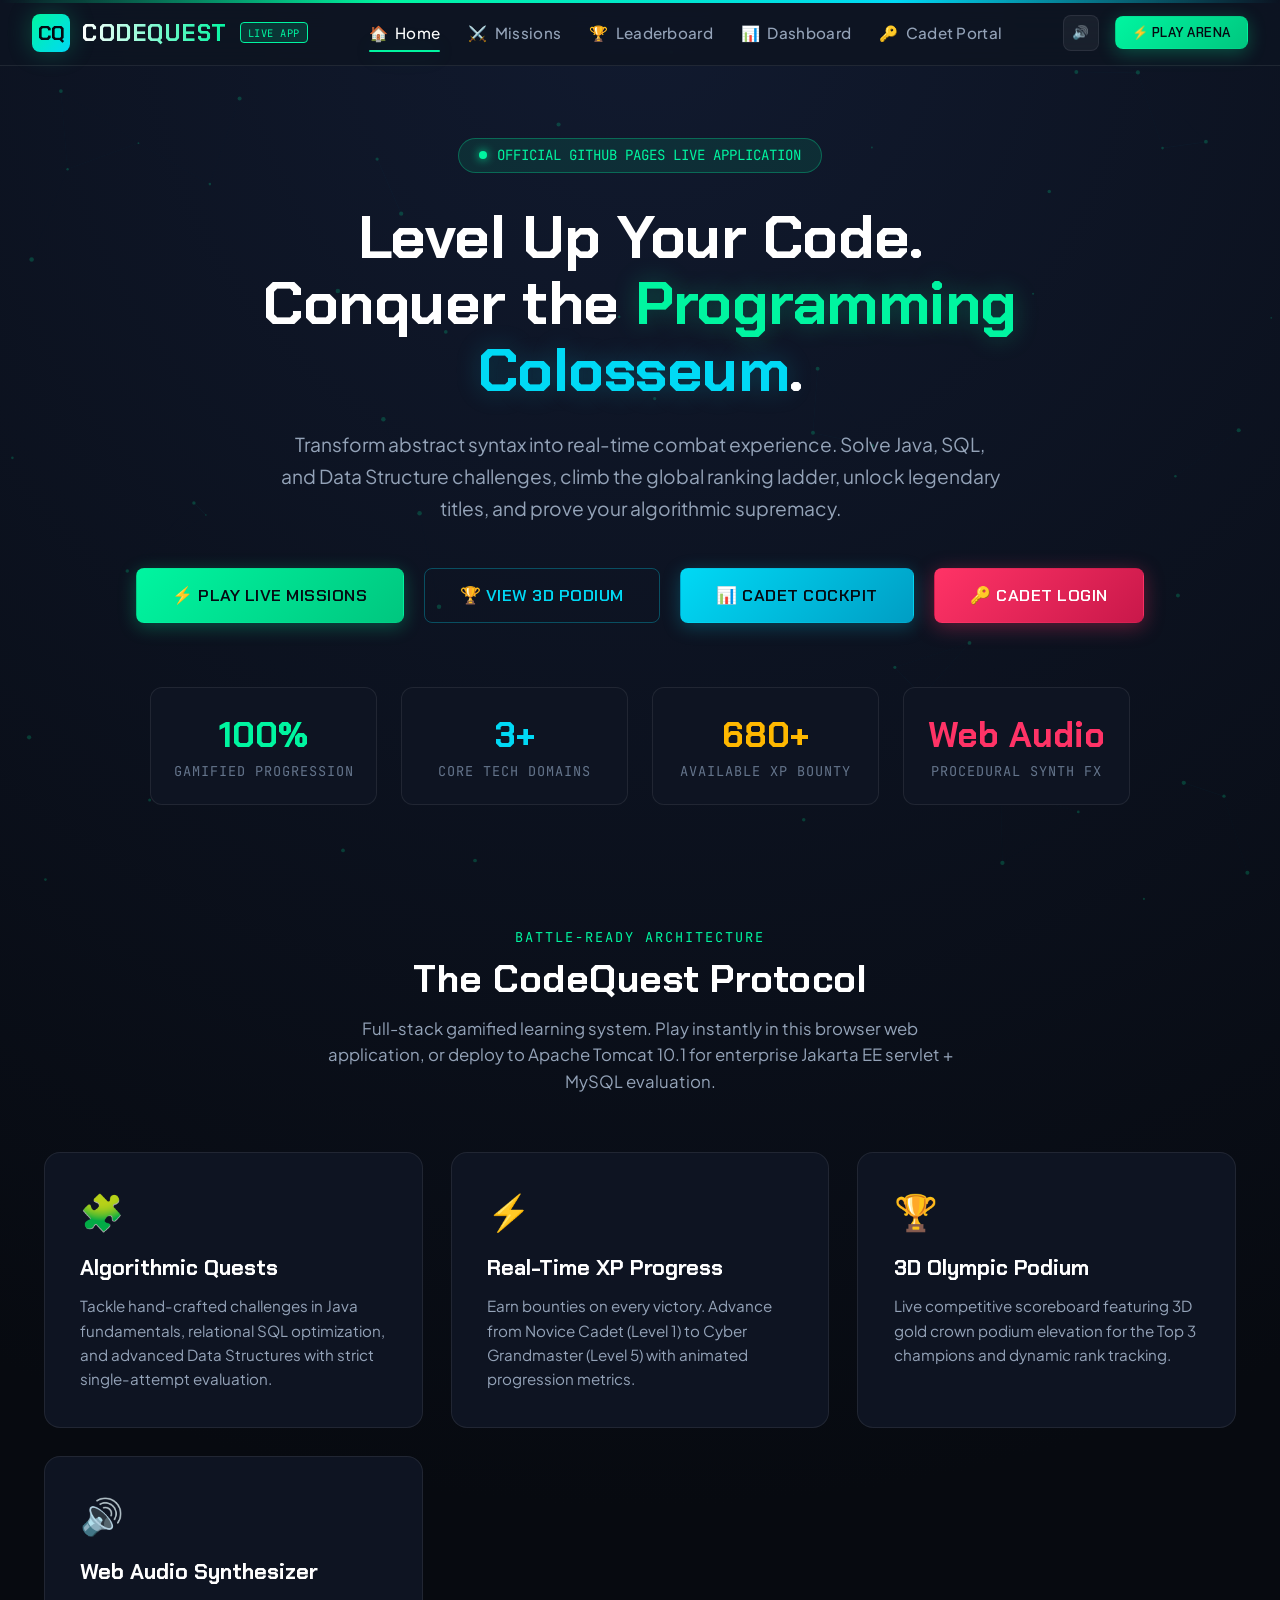
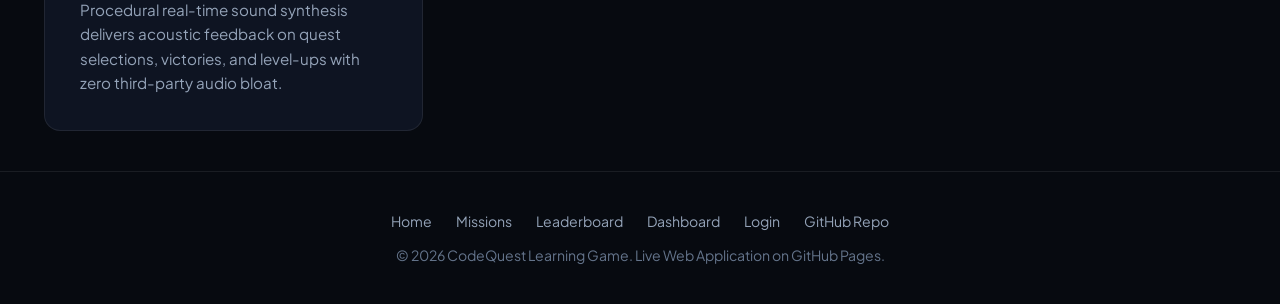
==== commit f44621ef: "Normalize docs line endings" ====
--- a/index.html
+++ b/index.html
@@ -148,3 +148,4 @@
     <script src="js/game-fx.js"></script>
 </body>
 </html>
+
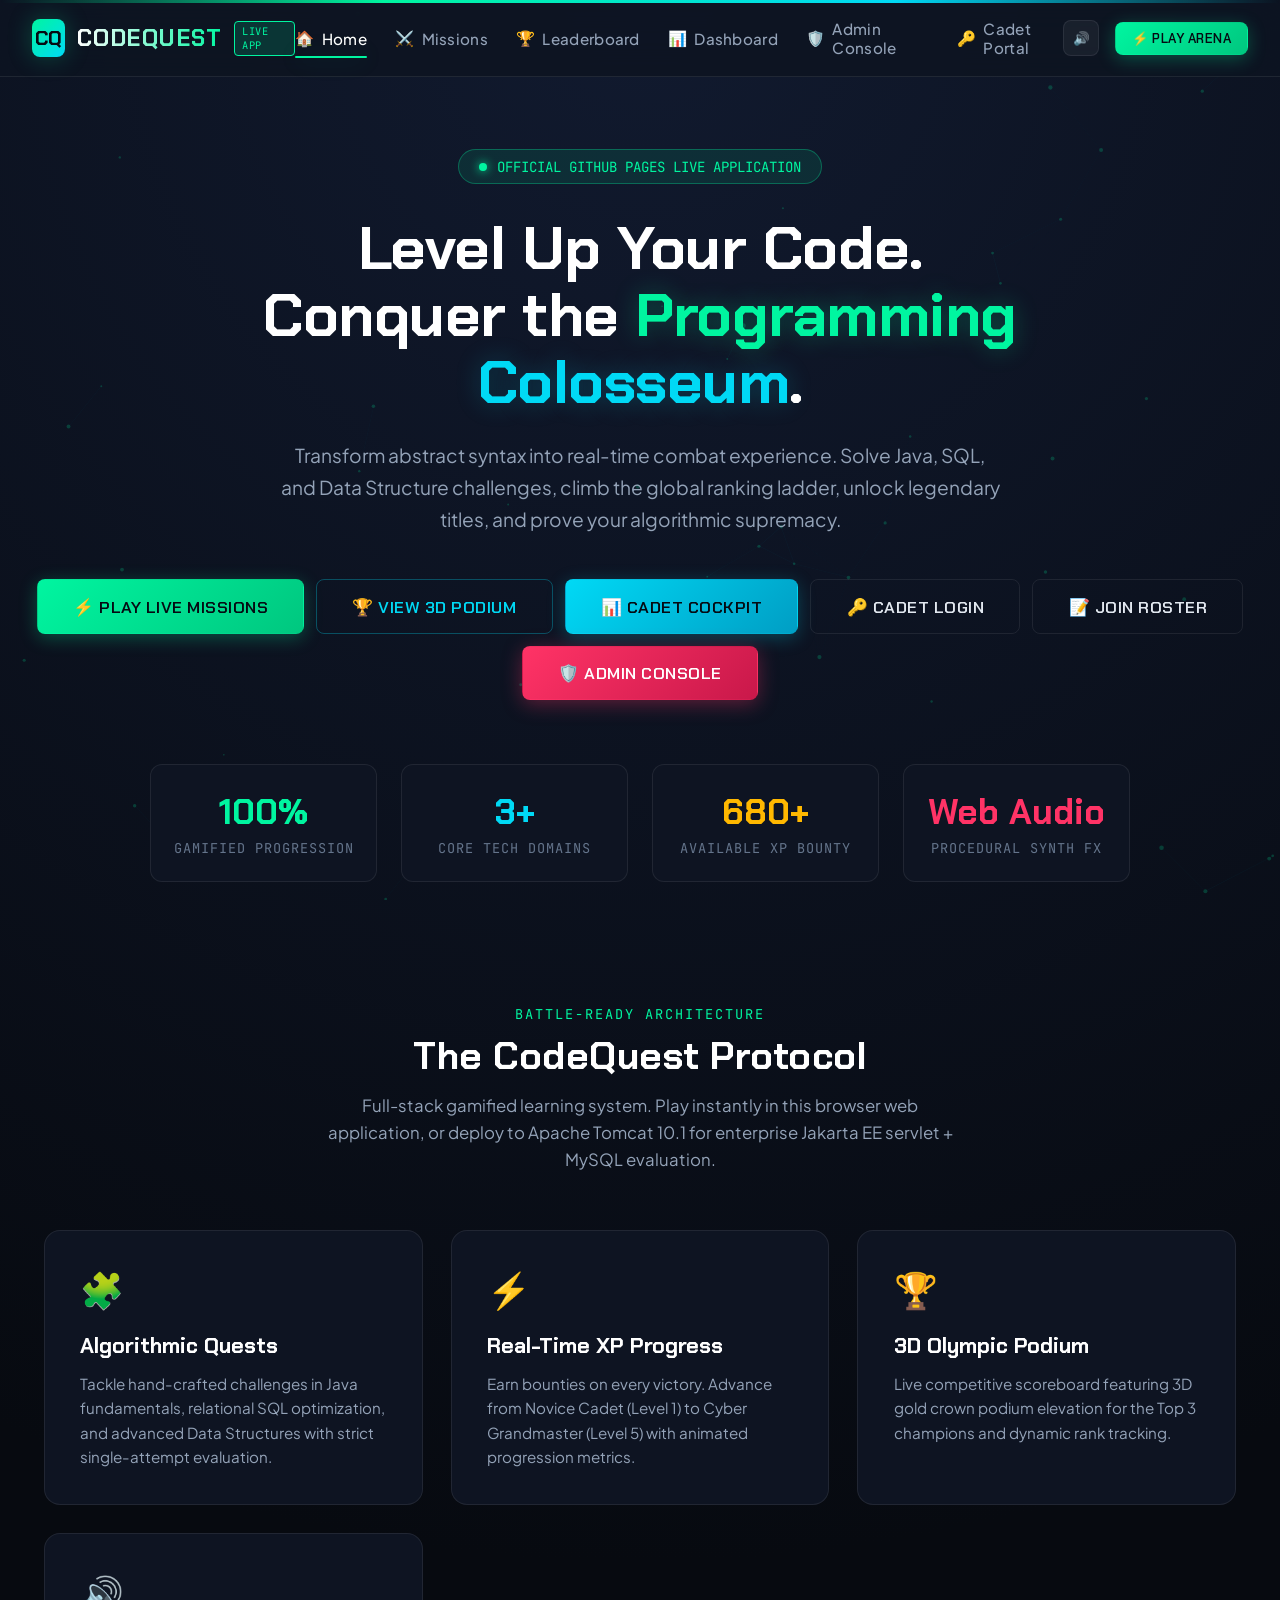
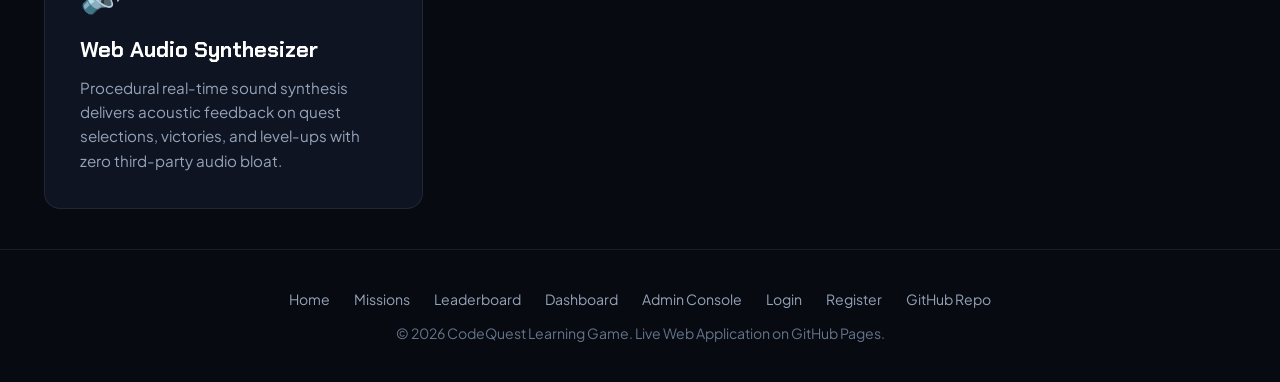
==== commit 1dccc81f: "Fix: Restore audio synth aliases, add admin portal, fix all navigation links, and remove conflicting" ====
--- a/index.html
+++ b/index.html
@@ -24,6 +24,7 @@
                 <li><a href="missions.html"><span>⚔️</span> Missions</a></li>
                 <li><a href="leaderboard.html"><span>🏆</span> Leaderboard</a></li>
                 <li><a href="dashboard.html"><span>📊</span> Dashboard</a></li>
+                <li><a href="admin.html"><span>🛡️</span> Admin Console</a></li>
                 <li><a href="login.html"><span>🔑</span> Cadet Portal</a></li>
             </ul>
 
@@ -51,11 +52,13 @@
                     challenges, climb the global ranking ladder, unlock legendary titles, and prove your algorithmic supremacy.
                 </p>
 
-                <div class="hero-cta">
+                <div class="hero-cta" style="display: flex; gap: 12px; justify-content: center; flex-wrap: wrap;">
                     <a href="missions.html" class="btn btn-primary btn-lg">⚡ Play Live Missions</a>
                     <a href="leaderboard.html" class="btn btn-outline-cyan btn-lg">🏆 View 3D Podium</a>
                     <a href="dashboard.html" class="btn btn-cyber btn-lg">📊 Cadet Cockpit</a>
-                    <a href="login.html" class="btn btn-admin btn-lg">🔑 Cadet Login</a>
+                    <a href="login.html" class="btn btn-outline btn-lg">🔑 Cadet Login</a>
+                    <a href="register.html" class="btn btn-outline btn-lg">📝 Join Roster</a>
+                    <a href="admin.html" class="btn btn-admin btn-lg">🛡️ Admin Console</a>
                 </div>
 
                 <!-- Live Metrics Ticker -->
@@ -136,7 +139,9 @@
                 <a href="missions.html">Missions</a>
                 <a href="leaderboard.html">Leaderboard</a>
                 <a href="dashboard.html">Dashboard</a>
+                <a href="admin.html">Admin Console</a>
                 <a href="login.html">Login</a>
+                <a href="register.html">Register</a>
                 <a href="https://github.com/dilipkumarprudhvi-a11y/CodeQuest" target="_blank">GitHub Repo</a>
             </div>
             <p>&copy; 2026 CodeQuest Learning Game. Live Web Application on GitHub Pages.</p>
@@ -148,4 +153,3 @@
     <script src="js/game-fx.js"></script>
 </body>
 </html>
-
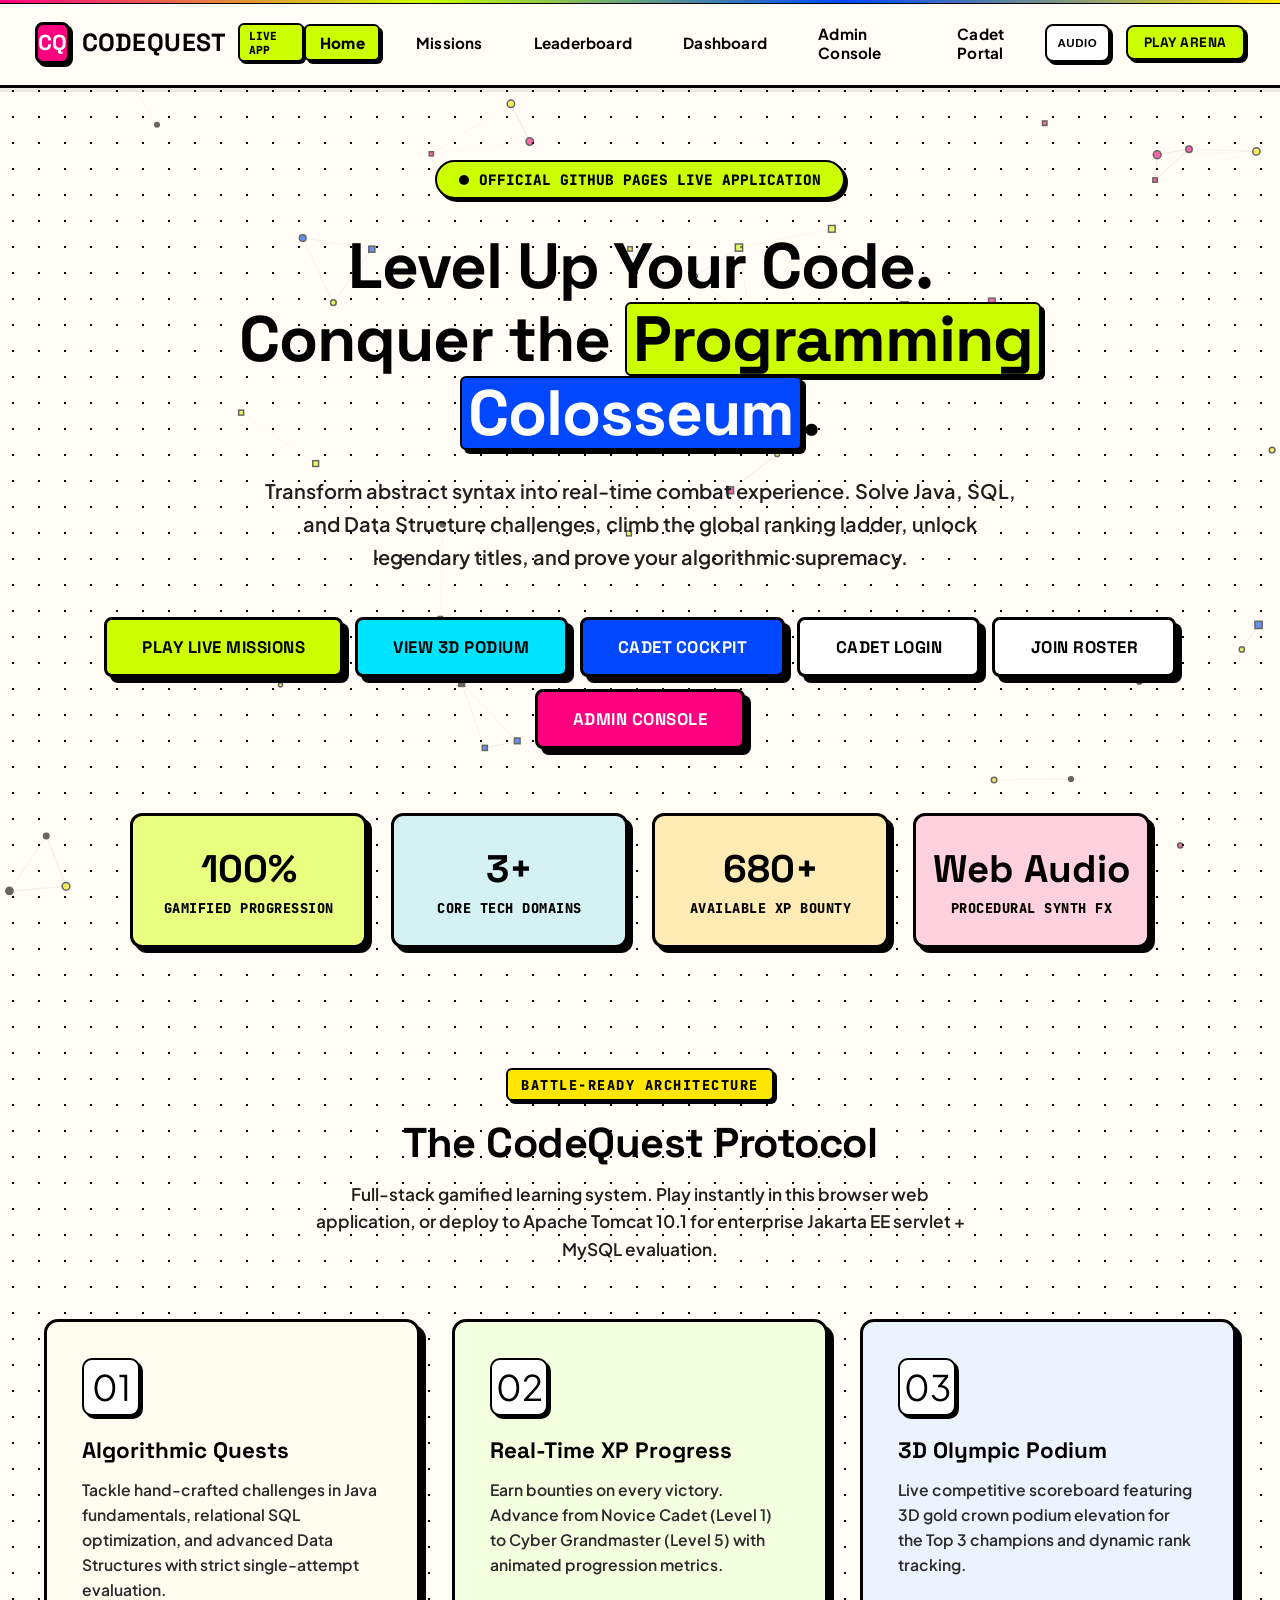
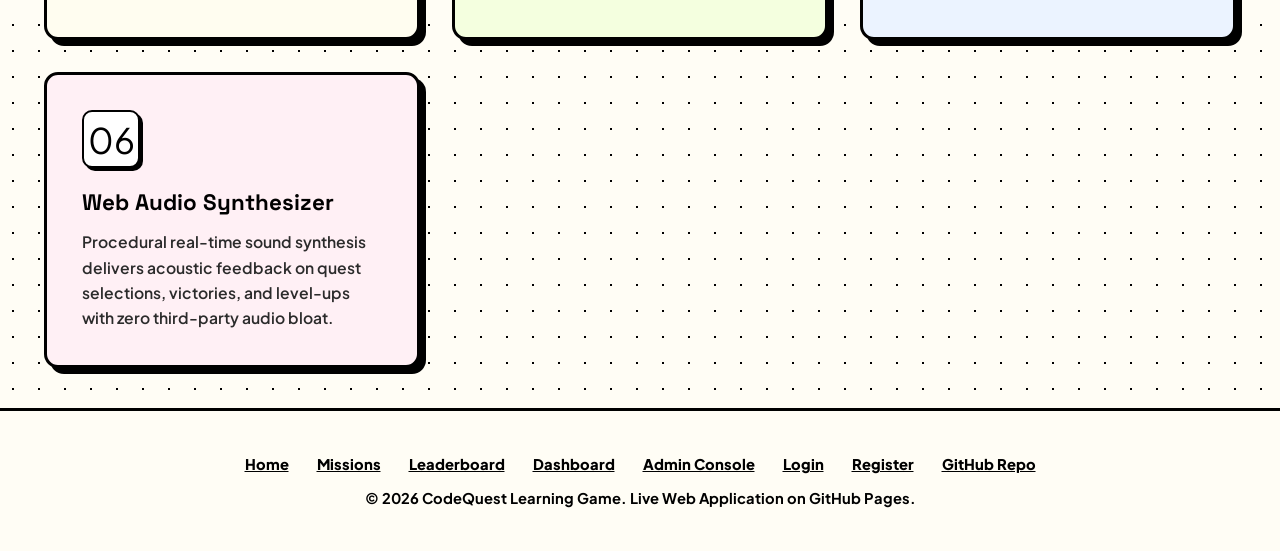
==== commit 47c81d9f: "Style: Remove all emojis across entire codebase and replace with clean brutalist typographic element" ====
--- a/index.html
+++ b/index.html
@@ -5,7 +5,7 @@
     <meta name="viewport" content="width=device-width, initial-scale=1.0">
     <title>CodeQuest - Game-Based Programming Arena (Live Application)</title>
     <link rel="stylesheet" href="css/style.css">
-    <link rel="icon" href="data:image/svg+xml,<svg xmlns=%22http://www.w3.org/2000/svg%22 viewBox=%220 0 100 100%22><text y=%22.9em%22 font-size=%2290%22>⚡</text></svg>">
+    <link rel="icon" href="data:image/svg+xml,<svg xmlns=%22http://www.w3.org/2000/svg%22 viewBox=%220 0 100 100%22><rect width=%22100%22 height=%22100%22 rx=%2220%22 fill=%22%23000000%22/><text x=%2250%%22 y=%2265%%22 font-family=%22sans-serif%22 font-size=%2250%22 font-weight=%22900%22 fill=%22%23FFFF00%22 text-anchor=%22middle%22>CQ</text></svg>">
 </head>
 <body>
     <canvas id="cyber-canvas"></canvas>
@@ -20,17 +20,17 @@
             </a>
 
             <ul class="nav-links">
-                <li><a href="index.html" class="active"><span>🏠</span> Home</a></li>
-                <li><a href="missions.html"><span>⚔️</span> Missions</a></li>
-                <li><a href="leaderboard.html"><span>🏆</span> Leaderboard</a></li>
-                <li><a href="dashboard.html"><span>📊</span> Dashboard</a></li>
-                <li><a href="admin.html"><span>🛡️</span> Admin Console</a></li>
-                <li><a href="login.html"><span>🔑</span> Cadet Portal</a></li>
+                <li><a href="index.html" class="active">Home</a></li>
+                <li><a href="missions.html">Missions</a></li>
+                <li><a href="leaderboard.html">Leaderboard</a></li>
+                <li><a href="dashboard.html">Dashboard</a></li>
+                <li><a href="admin.html">Admin Console</a></li>
+                <li><a href="login.html">Cadet Portal</a></li>
             </ul>
 
             <div class="nav-actions">
-                <button id="sound-toggle-btn" class="sound-toggle" title="Toggle Sound FX">🔊</button>
-                <a href="missions.html" class="btn btn-primary btn-sm">⚡ Play Arena</a>
+                <button id="sound-toggle-btn" class="sound-toggle" title="Toggle Sound FX">AUDIO</button>
+                <a href="missions.html" class="btn btn-primary btn-sm">Play Arena</a>
             </div>
         </nav>
 
@@ -53,12 +53,12 @@
                 </p>
 
                 <div class="hero-cta" style="display: flex; gap: 12px; justify-content: center; flex-wrap: wrap;">
-                    <a href="missions.html" class="btn btn-primary btn-lg">⚡ Play Live Missions</a>
-                    <a href="leaderboard.html" class="btn btn-outline-cyan btn-lg">🏆 View 3D Podium</a>
-                    <a href="dashboard.html" class="btn btn-cyber btn-lg">📊 Cadet Cockpit</a>
-                    <a href="login.html" class="btn btn-outline btn-lg">🔑 Cadet Login</a>
-                    <a href="register.html" class="btn btn-outline btn-lg">📝 Join Roster</a>
-                    <a href="admin.html" class="btn btn-admin btn-lg">🛡️ Admin Console</a>
+                    <a href="missions.html" class="btn btn-primary btn-lg">Play Live Missions</a>
+                    <a href="leaderboard.html" class="btn btn-outline-cyan btn-lg">View 3D Podium</a>
+                    <a href="dashboard.html" class="btn btn-cyber btn-lg">Cadet Cockpit</a>
+                    <a href="login.html" class="btn btn-outline btn-lg">Cadet Login</a>
+                    <a href="register.html" class="btn btn-outline btn-lg">Join Roster</a>
+                    <a href="admin.html" class="btn btn-admin btn-lg">Admin Console</a>
                 </div>
 
                 <!-- Live Metrics Ticker -->
@@ -94,7 +94,7 @@
 
                 <div class="features-grid">
                     <div class="feature-card">
-                        <div class="feature-icon">🧩</div>
+                        <div class="feature-icon">01</div>
                         <h3 class="feature-title">Algorithmic Quests</h3>
                         <p class="feature-desc">
                             Tackle hand-crafted challenges in Java fundamentals, relational SQL optimization, 
@@ -103,7 +103,7 @@
                     </div>
 
                     <div class="feature-card">
-                        <div class="feature-icon">⚡</div>
+                        <div class="feature-icon">02</div>
                         <h3 class="feature-title">Real-Time XP Progress</h3>
                         <p class="feature-desc">
                             Earn bounties on every victory. Advance from Novice Cadet (Level 1) to Cyber Grandmaster 
@@ -112,7 +112,7 @@
                     </div>
 
                     <div class="feature-card">
-                        <div class="feature-icon">🏆</div>
+                        <div class="feature-icon">03</div>
                         <h3 class="feature-title">3D Olympic Podium</h3>
                         <p class="feature-desc">
                             Live competitive scoreboard featuring 3D gold crown podium elevation for the Top 3 
@@ -121,7 +121,7 @@
                     </div>
 
                     <div class="feature-card">
-                        <div class="feature-icon">🔊</div>
+                        <div class="feature-icon">06</div>
                         <h3 class="feature-title">Web Audio Synthesizer</h3>
                         <p class="feature-desc">
                             Procedural real-time sound synthesis delivers acoustic feedback on quest selections, 
--- a/css/style.css
+++ b/css/style.css
@@ -1,53 +1,78 @@
 /* ========================================================
-   CodeQuest: Tournament-Grade Cyber-Obsidian HUD Design System
-   Handcrafted Senior Designer Architecture (Zero Generic AI Defaults)
+   CodeQuest: Neo-Brutalism & High-Contrast Pop Design System
+   The Vibe: Bold, unapologetic, playful, and attention-grabbing
+   Palette:
+     - Background: Light Cream / Pale Yellow (#FFFDF5, #FFFDEB, #FFFF00)
+     - Primary Structure / Borders: Solid Jet Black (#000000, 2.5px–3px thick)
+     - Hard Box Shadows: 3px–6px solid #000000 with zero blur
+     - Pop Accents: Hot Magenta (#FF007F), Acid Lime (#CCFF00), Electric Cobalt (#0047FF)
    ======================================================== */
 
-@import url('https://fonts.googleapis.com/css2?family=Chakra+Petch:wght@500;600;700&family=JetBrains+Mono:wght@400;500;700&family=Plus+Jakarta+Sans:wght@400;500;600;700;800&display=swap');
+@import url('https://fonts.googleapis.com/css2?family=Space+Grotesk:wght@500;600;700;800&family=JetBrains+Mono:wght@500;700;800&family=Plus+Jakarta+Sans:wght@600;700;800;900&display=swap');
 
 :root {
-    /* Palette Tokens */
-    --bg-void: #070a10;
-    --bg-surface: #0e1422;
-    --bg-surface-elevated: #151e33;
-    --bg-surface-translucent: rgba(14, 20, 34, 0.85);
-    --bg-input: #0b101c;
-    
-    /* Neon Tactical Accents */
-    --neon-emerald: #00f5a0;
-    --neon-emerald-glow: rgba(0, 245, 160, 0.28);
-    --cyber-cyan: #00d9f5;
-    --cyber-cyan-glow: rgba(0, 217, 245, 0.25);
-    --solar-gold: #ffb800;
-    --solar-gold-glow: rgba(255, 184, 0, 0.3);
-    --danger-crimson: #ff3366;
-    --danger-crimson-glow: rgba(255, 51, 102, 0.28);
-    --admin-purple: #9d4edd;
-    
-    /* Borders & Accents */
-    --border-subtle: rgba(255, 255, 255, 0.08);
-    --border-accent: rgba(0, 245, 160, 0.3);
-    --border-cyan: rgba(0, 217, 245, 0.3);
-    --border-gold: rgba(255, 184, 0, 0.35);
+    /* Base Surface Palette */
+    --bg-void: #FFFDF5;
+    --bg-page: #FFFDF5;
+    --bg-surface: #FFFFFF;
+    --bg-surface-elevated: #FFFDEB;
+    --bg-surface-translucent: rgba(255, 253, 245, 0.95);
+    --bg-input: #FFFFFF;
+    --bg-card: #FFFFFF;
+
+    /* High-Contrast Neo-Brutalist Pop Accents */
+    --pop-magenta: #FF007F;
+    --pop-lime: #CCFF00;
+    --pop-blue: #0047FF;
+    --pop-yellow: #FFE600;
+    --pop-cyan: #00E5FF;
+    --pop-orange: #FF5C00;
+    --pop-purple: #8B5CF6;
+
+    /* System Palette Aliases (100% Backwards Compatible with all JSP Views) */
+    --neon-emerald: #CCFF00;
+    --neon-emerald-glow: rgba(0, 0, 0, 0.3);
+    --cyber-cyan: #0047FF;
+    --cyber-cyan-glow: rgba(0, 0, 0, 0.3);
+    --solar-gold: #FFE600;
+    --solar-gold-glow: rgba(0, 0, 0, 0.3);
+    --danger-crimson: #FF007F;
+    --danger-crimson-glow: rgba(0, 0, 0, 0.3);
+    --admin-purple: #8B5CF6;
+
+    /* Structural Jet Black Borders & Hard Shadows */
+    --border-black-thick: 3px solid #000000;
+    --border-black-medium: 2.5px solid #000000;
+    --border-black-thin: 2px solid #000000;
+    --border-subtle: 2px solid #000000;
+    --border-accent: 3px solid #000000;
+    --border-cyan: 3px solid #000000;
+    --border-gold: 3px solid #000000;
+
+    --shadow-hard-xs: 2px 2px 0px #000000;
+    --shadow-hard-sm: 3px 3px 0px #000000;
+    --shadow-hard: 5px 5px 0px #000000;
+    --shadow-hard-lg: 7px 7px 0px #000000;
+    --shadow-hard-xl: 10px 10px 0px #000000;
+    --shadow-card: 5px 5px 0px #000000;
+
+    --shadow-pop-magenta: 5px 5px 0px #FF007F;
+    --shadow-pop-lime: 5px 5px 0px #CCFF00;
+    --shadow-pop-blue: 5px 5px 0px #0047FF;
 
     /* Typography */
-    --font-heading: 'Chakra Petch', sans-serif;
+    --font-heading: 'Space Grotesk', -apple-system, sans-serif;
     --font-body: 'Plus Jakarta Sans', sans-serif;
     --font-code: 'JetBrains Mono', monospace;
 
-    /* Text Colors */
-    --text-pure: #ffffff;
-    --text-primary: #e2e8f0;
-    --text-secondary: #94a3b8;
-    --text-muted: #64748b;
-
-    /* Shadows & Glows */
-    --glow-emerald: 0 0 25px rgba(0, 245, 160, 0.25);
-    --glow-cyan: 0 0 25px rgba(0, 217, 245, 0.25);
-    --shadow-card: 0 12px 35px -5px rgba(0, 0, 0, 0.65);
-    
+    /* High-Contrast Text Tokens */
+    --text-pure: #000000;
+    --text-primary: #000000;
+    --text-secondary: #1f1f1f;
+    --text-muted: #4b5563;
+
     /* Transitions */
-    --ease-out-cyber: cubic-bezier(0.16, 1, 0.3, 1);
+    --ease-brutal: cubic-bezier(0.18, 0.89, 0.32, 1.28);
 }
 
 /* Reset & Global */
@@ -71,11 +96,14 @@
     flex-direction: column;
     overflow-x: hidden;
     position: relative;
-    background: radial-gradient(circle at 50% 0%, #111a2f 0%, #070a10 75%);
+    background-color: #FFFDF5;
+    background-image: radial-gradient(#000000 1.25px, transparent 1.25px);
+    background-size: 26px 26px;
     -webkit-font-smoothing: antialiased;
-}
-
-/* Background Cyber Grid Canvas */
+    color: var(--text-primary);
+}
+
+/* Background Canvas */
 #cyber-canvas {
     position: fixed;
     top: 0;
@@ -84,10 +112,10 @@
     height: 100%;
     pointer-events: none;
     z-index: 0;
-    opacity: 0.45;
-}
-
-/* HUD Overlay Container */
+    opacity: 0.6;
+}
+
+/* Main Layout */
 .hud-layout {
     position: relative;
     z-index: 1;
@@ -96,16 +124,17 @@
     min-height: 100vh;
 }
 
-/* Ambient Top Accent Bar */
+/* Top Accent Bar: Neo-Brutalist Multicolored Strip */
 .hud-layout::before {
     content: '';
     position: fixed;
     top: 0;
     left: 0;
     right: 0;
-    height: 3px;
-    background: linear-gradient(90deg, transparent 0%, var(--neon-emerald) 30%, var(--cyber-cyan) 70%, transparent 100%);
+    height: 4px;
+    background: linear-gradient(90deg, #FF007F 0%, #CCFF00 33%, #0047FF 66%, #FFE600 100%);
     z-index: 1000;
+    border-bottom: 1px solid #000000;
 }
 
 /* ========================================================
@@ -115,14 +144,13 @@
     position: sticky;
     top: 0;
     z-index: 100;
-    background: var(--bg-surface-translucent);
-    backdrop-filter: blur(16px);
-    -webkit-backdrop-filter: blur(16px);
-    border-bottom: 1px solid var(--border-subtle);
-    padding: 0.85rem 2rem;
+    background: var(--bg-void);
+    border-bottom: 3px solid #000000;
+    padding: 0.9rem 2.2rem;
     display: flex;
     justify-content: space-between;
     align-items: center;
+    box-shadow: 0 4px 0px rgba(0, 0, 0, 0.08);
 }
 
 .nav-brand {
@@ -131,81 +159,85 @@
     gap: 0.75rem;
     text-decoration: none;
     color: var(--text-pure);
+    transition: transform 0.15s ease;
+}
+
+.nav-brand:hover {
+    transform: translate(-1px, -1px);
 }
 
 .brand-icon {
-    width: 38px;
-    height: 38px;
-    background: linear-gradient(135deg, var(--neon-emerald), var(--cyber-cyan));
+    width: 42px;
+    height: 42px;
+    background: var(--pop-magenta);
+    border: 3px solid #000000;
     border-radius: 8px;
     display: grid;
     place-items: center;
-    box-shadow: var(--glow-emerald);
-    color: #050a12;
-    font-family: var(--font-heading);
-    font-weight: 700;
-    font-size: 1.25rem;
+    box-shadow: 3px 3px 0px #000000;
+    color: #FFFFFF;
+    font-family: var(--font-heading);
+    font-weight: 800;
+    font-size: 1.35rem;
     letter-spacing: -0.5px;
 }
 
 .brand-text {
     font-family: var(--font-heading);
-    font-size: 1.45rem;
-    font-weight: 700;
-    letter-spacing: 1.5px;
-    background: linear-gradient(90deg, #ffffff, var(--neon-emerald));
-    -webkit-background-clip: text;
-    background-clip: text;
-    -webkit-text-fill-color: transparent;
+    font-size: 1.55rem;
+    font-weight: 800;
+    letter-spacing: 0.5px;
+    color: #000000;
     text-transform: uppercase;
 }
 
 .brand-badge {
-    font-size: 0.65rem;
-    background: rgba(0, 245, 160, 0.15);
-    border: 1px solid var(--neon-emerald);
-    color: var(--neon-emerald);
-    padding: 0.15rem 0.45rem;
-    border-radius: 4px;
+    font-size: 0.7rem;
+    background: var(--pop-lime);
+    border: 2px solid #000000;
+    color: #000000;
+    font-weight: 800;
+    padding: 0.2rem 0.55rem;
+    border-radius: 6px;
+    box-shadow: 2px 2px 0px #000000;
     font-family: var(--font-code);
-    letter-spacing: 0.5px;
 }
 
 .nav-links {
     display: flex;
     align-items: center;
-    gap: 1.75rem;
+    gap: 1.25rem;
     list-style: none;
 }
 
 .nav-links a {
     text-decoration: none;
-    color: var(--text-secondary);
+    color: #000000;
     font-size: 0.95rem;
-    font-weight: 500;
-    letter-spacing: 0.3px;
-    transition: color 0.2s ease, text-shadow 0.2s ease;
+    font-weight: 700;
+    letter-spacing: 0.2px;
     display: flex;
     align-items: center;
     gap: 0.45rem;
-    position: relative;
-    padding: 0.35rem 0;
-}
-
-.nav-links a:hover, .nav-links a.active {
-    color: var(--text-pure);
-}
-
-.nav-links a.active::after {
-    content: '';
-    position: absolute;
-    bottom: -4px;
-    left: 0;
-    right: 0;
-    height: 2px;
-    background: var(--neon-emerald);
-    box-shadow: var(--glow-emerald);
-    border-radius: 2px;
+    padding: 0.45rem 0.85rem;
+    border-radius: 6px;
+    border: 2px solid transparent;
+    transition: all 0.15s ease;
+}
+
+.nav-links a:hover {
+    background: var(--pop-yellow);
+    border-color: #000000;
+    box-shadow: 3px 3px 0px #000000;
+    transform: translate(-2px, -2px);
+}
+
+.nav-links a.active {
+    background: var(--pop-lime);
+    border: 2.5px solid #000000;
+    box-shadow: 3px 3px 0px #000000;
+    color: #000000;
+    font-weight: 800;
 }
 
 .nav-actions {
@@ -216,26 +248,38 @@
 
 /* Sound Switcher Button */
 .sound-toggle {
-    background: rgba(255, 255, 255, 0.05);
-    border: 1px solid var(--border-subtle);
-    color: var(--text-secondary);
-    width: 36px;
-    height: 36px;
+    background: #FFFFFF;
+    border: 2.5px solid #000000;
+    color: #000000;
+    min-width: 58px;
+    height: 38px;
+    padding: 0 0.65rem;
     border-radius: 8px;
-    display: grid;
-    place-items: center;
+    display: inline-flex;
+    align-items: center;
+    justify-content: center;
     cursor: pointer;
-    transition: all 0.2s ease;
+    box-shadow: 3px 3px 0px #000000;
+    font-size: 0.72rem;
+    font-weight: 800;
+    letter-spacing: 0.05em;
+    transition: all 0.15s ease;
 }
 
 .sound-toggle:hover {
-    color: var(--cyber-cyan);
-    border-color: var(--border-cyan);
-    background: rgba(0, 217, 245, 0.1);
+    background: var(--pop-yellow);
+    transform: translate(-2px, -2px);
+    box-shadow: 4px 4px 0px #000000;
+}
+
+.sound-toggle:active {
+    transform: translate(2px, 2px);
+    box-shadow: 1px 1px 0px #000000;
 }
 
 .sound-toggle.muted {
-    opacity: 0.45;
+    opacity: 0.55;
+    background: #E5E7EB;
 }
 
 /* User Status Pill in Navbar */
@@ -243,129 +287,128 @@
     display: flex;
     align-items: center;
     gap: 0.65rem;
-    background: var(--bg-surface-elevated);
-    border: 1px solid var(--border-subtle);
-    padding: 0.35rem 0.85rem;
-    border-radius: 24px;
-    font-size: 0.85rem;
+    background: #FFFFFF;
+    border: 2.5px solid #000000;
+    box-shadow: 3px 3px 0px #000000;
+    padding: 0.4rem 0.95rem;
+    border-radius: 8px;
+    font-size: 0.9rem;
+    font-weight: 700;
 }
 
 .nav-level-tag {
-    background: var(--neon-emerald);
-    color: #040810;
-    font-weight: 700;
-    padding: 0.15rem 0.45rem;
-    border-radius: 12px;
-    font-size: 0.7rem;
+    background: var(--pop-magenta);
+    color: #FFFFFF;
+    font-weight: 800;
+    padding: 0.2rem 0.55rem;
+    border-radius: 6px;
+    font-size: 0.75rem;
+    border: 2px solid #000000;
     font-family: var(--font-heading);
 }
 
 .nav-xp-counter {
-    color: var(--solar-gold);
+    color: #000000;
     font-family: var(--font-code);
-    font-weight: 600;
+    font-weight: 800;
 }
 
 /* ========================================================
-   Buttons & Interactive Controls
+   Buttons & Interactive Controls (Chunky Neo-Brutalist)
    ======================================================== */
 .btn {
     display: inline-flex;
     align-items: center;
     justify-content: center;
-    gap: 0.55rem;
+    gap: 0.6rem;
     font-family: var(--font-heading);
     font-size: 0.95rem;
-    font-weight: 600;
+    font-weight: 800;
     letter-spacing: 0.5px;
     text-transform: uppercase;
     text-decoration: none;
-    padding: 0.75rem 1.65rem;
+    padding: 0.8rem 1.65rem;
     border-radius: 8px;
-    border: 1px solid transparent;
+    border: 3px solid #000000;
+    box-shadow: 4px 4px 0px #000000;
     cursor: pointer;
-    transition: all 0.25s var(--ease-out-cyber);
+    transition: transform 0.12s ease, box-shadow 0.12s ease, background 0.12s ease;
     white-space: nowrap;
 }
 
+.btn:hover {
+    transform: translate(-2px, -2px);
+    box-shadow: 6px 6px 0px #000000;
+}
+
+.btn:active {
+    transform: translate(2px, 2px);
+    box-shadow: 1px 1px 0px #000000;
+}
+
+/* Primary = Acid Lime */
 .btn-primary {
-    background: linear-gradient(135deg, var(--neon-emerald), #00c77f);
-    color: #050a12;
-    box-shadow: 0 4px 18px var(--neon-emerald-glow);
-}
-
+    background: var(--pop-lime);
+    color: #000000;
+}
 .btn-primary:hover {
-    transform: translateY(-2px);
-    box-shadow: 0 6px 24px rgba(0, 245, 160, 0.45);
-    background: linear-gradient(135deg, #1affab, var(--neon-emerald));
-}
-
+    background: #d4ff1a;
+}
+
+/* Cyber = Electric Cobalt Blue */
 .btn-cyber {
-    background: linear-gradient(135deg, var(--cyber-cyan), #009ec4);
-    color: #050a12;
-    box-shadow: 0 4px 18px var(--cyber-cyan-glow);
-}
-
+    background: var(--pop-blue);
+    color: #FFFFFF;
+}
 .btn-cyber:hover {
-    transform: translateY(-2px);
-    box-shadow: 0 6px 24px rgba(0, 217, 245, 0.45);
-}
-
+    background: #1a5bff;
+}
+
+/* Outline = Crisp White */
 .btn-outline {
-    background: transparent;
-    border-color: var(--border-subtle);
-    color: var(--text-primary);
-}
-
+    background: #FFFFFF;
+    color: #000000;
+}
 .btn-outline:hover {
-    border-color: var(--neon-emerald);
-    color: var(--neon-emerald);
-    background: rgba(0, 245, 160, 0.05);
-    box-shadow: var(--glow-emerald);
-}
-
+    background: var(--pop-yellow);
+}
+
+/* Cyan Outline = Electric Cyan */
 .btn-outline-cyan {
-    background: transparent;
-    border-color: var(--border-cyan);
-    color: var(--cyber-cyan);
-}
-
+    background: var(--pop-cyan);
+    color: #000000;
+}
 .btn-outline-cyan:hover {
-    background: rgba(0, 217, 245, 0.1);
-    box-shadow: var(--glow-cyan);
-}
-
-.btn-danger {
-    background: rgba(255, 51, 102, 0.15);
-    border: 1px solid var(--danger-crimson);
-    color: var(--danger-crimson);
-}
-
-.btn-danger:hover {
-    background: var(--danger-crimson);
-    color: #ffffff;
-    box-shadow: 0 0 20px var(--danger-crimson-glow);
-}
-
-.btn-admin {
-    background: linear-gradient(135deg, #ff3366, #c9184a);
-    color: #ffffff;
-    box-shadow: 0 4px 20px rgba(255, 51, 102, 0.35);
-}
-
-.btn-admin:hover {
-    transform: translateY(-2px);
-    box-shadow: 0 6px 28px rgba(255, 51, 102, 0.55);
+    background: #33edff;
+}
+
+/* Danger & Admin = Hot Magenta */
+.btn-danger, .btn-admin {
+    background: var(--pop-magenta);
+    color: #FFFFFF;
+}
+.btn-danger:hover, .btn-admin:hover {
+    background: #ff1a8c;
 }
 
 .btn-sm {
     padding: 0.45rem 1rem;
-    font-size: 0.82rem;
+    font-size: 0.85rem;
+    border-width: 2.5px;
+    box-shadow: 3px 3px 0px #000000;
+}
+.btn-sm:hover {
+    box-shadow: 4px 4px 0px #000000;
 }
 
 .btn-lg {
-    padding: 0.95rem 2.2rem;
+    padding: 1rem 2.2rem;
     font-size: 1.05rem;
+    border-width: 3.5px;
+    box-shadow: 6px 6px 0px #000000;
+}
+.btn-lg:hover {
+    box-shadow: 8px 8px 0px #000000;
 }
 
 /* ========================================================
@@ -384,38 +427,46 @@
 
 /* Page Section Headers */
 .section-header {
-    margin-bottom: 2.5rem;
+    margin-bottom: 2.75rem;
     text-align: center;
 }
 
 .section-tagline {
     font-family: var(--font-code);
-    color: var(--neon-emerald);
+    color: #000000;
+    background: var(--pop-yellow);
+    border: 2px solid #000000;
+    box-shadow: 3px 3px 0px #000000;
     font-size: 0.85rem;
+    font-weight: 800;
     text-transform: uppercase;
-    letter-spacing: 2px;
+    letter-spacing: 1.5px;
+    padding: 0.35rem 0.85rem;
+    border-radius: 6px;
+    margin-bottom: 0.9rem;
+    display: inline-block;
+}
+
+.section-title {
+    font-family: var(--font-heading);
+    font-size: 2.6rem;
+    font-weight: 800;
+    color: #000000;
+    letter-spacing: -0.5px;
     margin-bottom: 0.5rem;
-    display: inline-block;
-}
-
-.section-title {
-    font-family: var(--font-heading);
-    font-size: 2.4rem;
-    font-weight: 700;
-    color: var(--text-pure);
-    letter-spacing: 0.5px;
 }
 
 .section-desc {
     color: var(--text-secondary);
-    max-width: 650px;
+    max-width: 680px;
     margin: 0.75rem auto 0;
-    font-size: 1.05rem;
+    font-size: 1.08rem;
+    font-weight: 600;
     line-height: 1.6;
 }
 
 /* ========================================================
-   Hero Section (index.html)
+   Hero Section
    ======================================================== */
 .hero {
     padding: 4.5rem 1.5rem 5rem;
@@ -427,64 +478,70 @@
 }
 
 .hero-pill {
-    background: rgba(0, 245, 160, 0.1);
-    border: 1px solid var(--border-accent);
-    padding: 0.45rem 1.25rem;
+    background: var(--pop-lime);
+    border: 2.5px solid #000000;
+    box-shadow: 3px 3px 0px #000000;
+    padding: 0.5rem 1.35rem;
     border-radius: 30px;
     display: inline-flex;
     align-items: center;
     gap: 0.65rem;
-    font-size: 0.88rem;
-    color: var(--neon-emerald);
+    font-size: 0.9rem;
+    color: #000000;
+    font-weight: 800;
     font-family: var(--font-code);
     margin-bottom: 2rem;
-    animation: pulseBorder 3s infinite;
 }
 
 .pulse-dot {
-    width: 8px;
-    height: 8px;
-    background: var(--neon-emerald);
+    width: 10px;
+    height: 10px;
+    background: #000000;
     border-radius: 50%;
-    box-shadow: 0 0 10px var(--neon-emerald);
-    animation: blink 1.5s infinite;
+    animation: blink 1.2s infinite;
 }
 
 @keyframes blink {
-    0%, 100% { opacity: 1; }
-    50% { opacity: 0.2; }
-}
-
-@keyframes pulseBorder {
-    0%, 100% { border-color: rgba(0, 245, 160, 0.2); }
-    50% { border-color: rgba(0, 245, 160, 0.6); }
+    0%, 100% { opacity: 1; transform: scale(1); }
+    50% { opacity: 0.3; transform: scale(0.85); }
 }
 
 .hero-title {
     font-family: var(--font-heading);
-    font-size: 3.8rem;
-    font-weight: 700;
+    font-size: 4rem;
+    font-weight: 800;
     line-height: 1.1;
-    letter-spacing: -0.5px;
-    color: var(--text-pure);
-    max-width: 900px;
+    letter-spacing: -1px;
+    color: #000000;
+    max-width: 940px;
     margin-bottom: 1.5rem;
 }
 
 .hero-title span.highlight-emerald {
-    color: var(--neon-emerald);
-    text-shadow: 0 0 25px var(--neon-emerald-glow);
+    background: var(--pop-lime);
+    border: 2.5px solid #000000;
+    box-shadow: 4px 4px 0px #000000;
+    padding: 0 0.35rem;
+    border-radius: 6px;
+    color: #000000;
+    display: inline-block;
 }
 
 .hero-title span.highlight-cyan {
-    color: var(--cyber-cyan);
-    text-shadow: 0 0 25px var(--cyber-cyan-glow);
+    background: var(--pop-blue);
+    border: 2.5px solid #000000;
+    box-shadow: 4px 4px 0px #000000;
+    padding: 0 0.35rem;
+    border-radius: 6px;
+    color: #FFFFFF;
+    display: inline-block;
 }
 
 .hero-lead {
-    font-size: 1.2rem;
-    color: var(--text-secondary);
-    max-width: 720px;
+    font-size: 1.25rem;
+    color: #1e1e1e;
+    font-weight: 600;
+    max-width: 760px;
     line-height: 1.65;
     margin-bottom: 2.75rem;
 }
@@ -503,100 +560,105 @@
     grid-template-columns: repeat(4, 1fr);
     gap: 1.5rem;
     width: 100%;
-    max-width: 980px;
+    max-width: 1020px;
     margin: 0 auto;
 }
 
 .stat-card {
-    background: var(--bg-surface);
-    border: 1px solid var(--border-subtle);
-    padding: 1.5rem 1rem;
+    background: #FFFFFF;
+    border: 3px solid #000000;
+    box-shadow: 5px 5px 0px #000000;
+    padding: 1.75rem 1rem;
     border-radius: 12px;
     text-align: center;
-    transition: transform 0.25s ease, border-color 0.25s ease;
+    transition: transform 0.15s ease, box-shadow 0.15s ease;
 }
 
 .stat-card:hover {
-    transform: translateY(-4px);
-    border-color: var(--border-accent);
+    transform: translate(-3px, -3px);
+    box-shadow: 8px 8px 0px #000000;
 }
 
 .stat-value {
     font-family: var(--font-heading);
-    font-size: 2.2rem;
-    font-weight: 700;
-    color: var(--text-pure);
-    margin-bottom: 0.25rem;
-}
-
-.stat-value.gold { color: var(--solar-gold); }
-.stat-value.emerald { color: var(--neon-emerald); }
-.stat-value.cyan { color: var(--cyber-cyan); }
-.stat-value.crimson { color: var(--danger-crimson); }
+    font-size: 2.4rem;
+    font-weight: 800;
+    color: #000000;
+    margin-bottom: 0.35rem;
+}
+
+.stat-card:nth-child(1) { background: #E8FF80; }
+.stat-card:nth-child(2) { background: #D4F1F4; }
+.stat-card:nth-child(3) { background: #FFEBB3; }
+.stat-card:nth-child(4) { background: #FFD1DC; }
+
+.stat-value.gold { color: #000000; }
+.stat-value.emerald { color: #000000; }
+.stat-value.cyan { color: #000000; }
+.stat-value.crimson { color: #000000; }
 
 .stat-label {
     font-size: 0.85rem;
-    color: var(--text-muted);
+    color: #000000;
     font-family: var(--font-code);
     text-transform: uppercase;
-    letter-spacing: 1px;
+    font-weight: 800;
+    letter-spacing: 0.5px;
 }
 
 /* Feature Grid */
 .features-grid {
     display: grid;
     grid-template-columns: repeat(3, 1fr);
-    gap: 1.75rem;
+    gap: 2rem;
     margin-top: 3.5rem;
 }
 
 .feature-card {
-    background: var(--bg-surface);
-    border: 1px solid var(--border-subtle);
+    background: #FFFFFF;
+    border: 3px solid #000000;
+    box-shadow: 6px 6px 0px #000000;
     padding: 2.2rem;
-    border-radius: 16px;
-    transition: all 0.3s var(--ease-out-cyber);
+    border-radius: 14px;
+    transition: transform 0.15s ease, box-shadow 0.15s ease;
     position: relative;
-    overflow: hidden;
-}
-
-.feature-card::before {
-    content: '';
-    position: absolute;
-    top: 0;
-    left: 0;
-    width: 100%;
-    height: 3px;
-    background: transparent;
-    transition: background 0.3s ease;
 }
 
 .feature-card:hover {
-    transform: translateY(-6px);
-    border-color: var(--border-accent);
-    box-shadow: var(--shadow-card);
-}
-
-.feature-card:hover::before {
-    background: linear-gradient(90deg, var(--neon-emerald), var(--cyber-cyan));
-}
+    transform: translate(-3px, -3px);
+    box-shadow: 9px 9px 0px #000000;
+}
+
+.feature-card:nth-child(1) { background: #FFFDF0; }
+.feature-card:nth-child(2) { background: #F4FFDF; }
+.feature-card:nth-child(3) { background: #EBF3FF; }
+.feature-card:nth-child(4) { background: #FFF0F5; }
 
 .feature-icon {
     font-size: 2.2rem;
     margin-bottom: 1.25rem;
-    display: inline-block;
+    display: inline-grid;
+    place-items: center;
+    width: 58px;
+    height: 58px;
+    background: #FFFFFF;
+    border: 2.5px solid #000000;
+    box-shadow: 3px 3px 0px #000000;
+    border-radius: 10px;
 }
 
 .feature-title {
     font-family: var(--font-heading);
-    font-size: 1.35rem;
-    color: var(--text-pure);
+    font-size: 1.4rem;
+    font-weight: 800;
+    color: #000000;
     margin-bottom: 0.75rem;
 }
 
 .feature-desc {
-    color: var(--text-secondary);
-    font-size: 0.95rem;
+    color: #2b2b2b;
+    font-size: 0.98rem;
+    font-weight: 600;
     line-height: 1.6;
 }
 
@@ -616,16 +678,17 @@
 }
 
 .card {
-    background: var(--bg-surface);
-    border: 1px solid var(--border-subtle);
-    border-radius: 16px;
+    background: #FFFFFF;
+    border: 3px solid #000000;
+    box-shadow: 6px 6px 0px #000000;
+    border-radius: 14px;
     padding: 2.5rem;
-    box-shadow: var(--shadow-card);
     position: relative;
 }
 
 .card-admin {
-    border-top: 3px solid var(--danger-crimson);
+    background: #FFFDF5;
+    border-top: 6px solid var(--pop-magenta);
 }
 
 .card-header {
@@ -635,14 +698,16 @@
 
 .card-title {
     font-family: var(--font-heading);
-    font-size: 1.85rem;
-    color: var(--text-pure);
+    font-size: 2rem;
+    font-weight: 800;
+    color: #000000;
     margin-bottom: 0.5rem;
 }
 
 .card-subtitle {
     color: var(--text-secondary);
-    font-size: 0.95rem;
+    font-size: 0.98rem;
+    font-weight: 600;
 }
 
 .form-group {
@@ -651,30 +716,33 @@
 
 .form-label {
     display: block;
-    font-size: 0.88rem;
-    font-weight: 600;
-    color: var(--text-primary);
+    font-size: 0.92rem;
+    font-weight: 800;
+    color: #000000;
     margin-bottom: 0.5rem;
     letter-spacing: 0.3px;
+    text-transform: uppercase;
 }
 
 .form-control {
     width: 100%;
-    background: var(--bg-input);
-    border: 1px solid var(--border-subtle);
+    background: #FFFFFF;
+    border: 2.5px solid #000000;
+    box-shadow: 3px 3px 0px #000000;
     border-radius: 8px;
     padding: 0.85rem 1rem;
-    color: var(--text-pure);
+    color: #000000;
     font-family: var(--font-body);
-    font-size: 0.95rem;
-    transition: all 0.2s ease;
+    font-size: 1rem;
+    font-weight: 600;
+    transition: all 0.15s ease;
 }
 
 .form-control:focus {
     outline: none;
-    border-color: var(--neon-emerald);
-    box-shadow: 0 0 12px var(--neon-emerald-glow);
-    background: #0f1526;
+    border-color: #000000;
+    box-shadow: 5px 5px 0px var(--pop-blue);
+    background: #FFFDF0;
 }
 
 textarea.form-control {
@@ -685,18 +753,21 @@
 
 .form-select {
     width: 100%;
-    background: var(--bg-input);
-    border: 1px solid var(--border-subtle);
+    background: #FFFFFF;
+    border: 2.5px solid #000000;
+    box-shadow: 3px 3px 0px #000000;
     border-radius: 8px;
     padding: 0.85rem 1rem;
-    color: var(--text-pure);
-    font-size: 0.95rem;
+    color: #000000;
+    font-size: 1rem;
+    font-weight: 700;
     cursor: pointer;
 }
 
 .form-select option {
-    background: var(--bg-surface-elevated);
-    color: var(--text-pure);
+    background: #FFFFFF;
+    color: #000000;
+    font-weight: 600;
 }
 
 .form-grid-2 {
@@ -711,92 +782,96 @@
     align-items: center;
     gap: 0.65rem;
     cursor: pointer;
-    font-size: 0.9rem;
-    color: var(--text-secondary);
+    font-size: 0.92rem;
+    font-weight: 700;
+    color: #000000;
 }
 
 .form-check input[type="checkbox"] {
     appearance: none;
-    width: 18px;
-    height: 18px;
-    background: var(--bg-input);
-    border: 1px solid var(--border-subtle);
-    border-radius: 4px;
+    width: 20px;
+    height: 20px;
+    background: #FFFFFF;
+    border: 2.5px solid #000000;
+    border-radius: 5px;
     cursor: pointer;
     position: relative;
+    box-shadow: 2px 2px 0px #000000;
 }
 
 .form-check input[type="checkbox"]:checked {
-    background: var(--neon-emerald);
-    border-color: var(--neon-emerald);
+    background: var(--pop-lime);
 }
 
 .form-check input[type="checkbox"]:checked::after {
-    content: '✓';
+    content: '';
     position: absolute;
-    top: 50%;
+    top: 40%;
     left: 50%;
-    transform: translate(-50%, -50%);
-    color: #050a12;
-    font-weight: 900;
-    font-size: 11px;
+    width: 5px;
+    height: 9px;
+    border: solid #000000;
+    border-width: 0 2.5px 2.5px 0;
+    transform: translate(-50%, -50%) rotate(45deg);
 }
 
 /* Alert Notification Banners */
 .alert {
-    padding: 1rem 1.25rem;
+    padding: 1rem 1.35rem;
     border-radius: 8px;
     margin-bottom: 1.5rem;
     display: flex;
     align-items: center;
     gap: 0.85rem;
-    font-size: 0.92rem;
+    font-size: 0.95rem;
+    font-weight: 700;
     line-height: 1.5;
+    border: 3px solid #000000;
+    box-shadow: 4px 4px 0px #000000;
 }
 
 .alert-danger {
-    background: rgba(255, 51, 102, 0.12);
-    border: 1px solid var(--danger-crimson);
-    color: #ff94b1;
+    background: var(--pop-magenta);
+    color: #FFFFFF;
 }
 
 .alert-success {
-    background: rgba(0, 245, 160, 0.12);
-    border: 1px solid var(--neon-emerald);
-    color: var(--neon-emerald);
+    background: var(--pop-lime);
+    color: #000000;
 }
 
 .alert-info {
-    background: rgba(0, 217, 245, 0.12);
-    border: 1px solid var(--cyber-cyan);
-    color: var(--cyber-cyan);
+    background: var(--pop-cyan);
+    color: #000000;
 }
 
 /* Card Footer Links */
 .card-footer-links {
     margin-top: 1.75rem;
     text-align: center;
-    font-size: 0.9rem;
-    color: var(--text-muted);
+    font-size: 0.95rem;
+    font-weight: 700;
+    color: #000000;
 }
 
 .card-footer-links a {
-    color: var(--neon-emerald);
-    text-decoration: none;
-    font-weight: 600;
+    color: var(--pop-blue);
+    text-decoration: underline;
+    font-weight: 800;
 }
 
 .card-footer-links a:hover {
-    text-decoration: underline;
+    color: var(--pop-magenta);
 }
 
 /* ========================================================
    Student Gamer Dashboard (dashboard.jsp)
    ======================================================== */
 .profile-banner {
-    background: linear-gradient(135deg, var(--bg-surface-elevated), var(--bg-surface));
-    border: 1px solid var(--border-subtle);
-    border-radius: 20px;
+    background: #FFFDEB;
+    border: 3px solid #000000;
+    box-shadow: 6px 6px 0px #000000;
+    border-radius: 16px;
     padding: 2.25rem;
     margin-bottom: 2.5rem;
     display: flex;
@@ -804,7 +879,6 @@
     align-items: center;
     flex-wrap: wrap;
     gap: 2rem;
-    box-shadow: var(--shadow-card);
 }
 
 .profile-identity {
@@ -814,32 +888,35 @@
 }
 
 .profile-avatar {
-    width: 80px;
-    height: 80px;
-    border-radius: 16px;
-    background: linear-gradient(135deg, #1b2640, #0d1322);
-    border: 2px solid var(--neon-emerald);
-    box-shadow: var(--glow-emerald);
+    width: 82px;
+    height: 82px;
+    border-radius: 14px;
+    background: var(--pop-yellow);
+    border: 3px solid #000000;
+    box-shadow: 4px 4px 0px #000000;
     display: grid;
     place-items: center;
-    font-size: 2.4rem;
+    font-size: 2.5rem;
 }
 
 .profile-name {
     font-family: var(--font-heading);
-    font-size: 2rem;
-    color: var(--text-pure);
+    font-size: 2.2rem;
+    font-weight: 800;
+    color: #000000;
     margin-bottom: 0.35rem;
 }
 
 .profile-role-tag {
     font-family: var(--font-code);
-    font-size: 0.8rem;
-    color: var(--cyber-cyan);
-    background: rgba(0, 217, 245, 0.1);
-    padding: 0.2rem 0.6rem;
-    border-radius: 4px;
-    border: 1px solid var(--border-cyan);
+    font-size: 0.85rem;
+    font-weight: 800;
+    color: #000000;
+    background: var(--pop-cyan);
+    padding: 0.25rem 0.75rem;
+    border-radius: 6px;
+    border: 2px solid #000000;
+    box-shadow: 2px 2px 0px #000000;
 }
 
 .profile-stats-cluster {
@@ -853,42 +930,45 @@
 
 .stat-block-num {
     font-family: var(--font-heading);
-    font-size: 2rem;
-    font-weight: 700;
-    color: var(--text-pure);
-}
-
-.stat-block-num.gold { color: var(--solar-gold); }
-.stat-block-num.emerald { color: var(--neon-emerald); }
+    font-size: 2.2rem;
+    font-weight: 800;
+    color: #000000;
+}
+
+.stat-block-num.gold { color: #000000; }
+.stat-block-num.emerald { color: #000000; }
 
 .stat-block-text {
-    font-size: 0.8rem;
-    color: var(--text-muted);
+    font-size: 0.85rem;
+    color: #000000;
     font-family: var(--font-code);
     text-transform: uppercase;
+    font-weight: 800;
     letter-spacing: 0.5px;
 }
 
 /* XP Progress Bar Component */
 .xp-tracker-card {
-    background: var(--bg-surface);
-    border: 1px solid var(--border-subtle);
+    background: #FFFFFF;
+    border: 3px solid #000000;
+    box-shadow: 6px 6px 0px #000000;
     border-radius: 14px;
-    padding: 1.5rem 1.85rem;
+    padding: 1.75rem 2rem;
     margin-bottom: 2.5rem;
 }
 
 .xp-header {
     display: flex;
     justify-content: space-between;
-    margin-bottom: 0.75rem;
-    font-size: 0.95rem;
+    margin-bottom: 0.85rem;
+    font-size: 1rem;
+    font-weight: 700;
 }
 
 .xp-label {
     font-family: var(--font-heading);
-    font-weight: 600;
-    color: var(--text-pure);
+    font-weight: 800;
+    color: #000000;
     display: flex;
     align-items: center;
     gap: 0.5rem;
@@ -896,30 +976,32 @@
 
 .xp-numbers {
     font-family: var(--font-code);
-    color: var(--text-secondary);
+    color: #000000;
+    font-weight: 700;
 }
 
 .xp-numbers span.current {
-    color: var(--solar-gold);
-    font-weight: 700;
-}
-
-.progress-track {
+    color: var(--pop-magenta);
+    font-weight: 800;
+}
+
+.progress-track, .progress-bar-container {
     width: 100%;
-    height: 14px;
-    background: #090e18;
-    border-radius: 10px;
+    height: 22px;
+    background: #FFFFFF;
+    border-radius: 12px;
     overflow: hidden;
     position: relative;
-    border: 1px solid rgba(255, 255, 255, 0.05);
+    border: 3px solid #000000;
+    box-shadow: 3px 3px 0px #000000;
 }
 
 .progress-fill {
     height: 100%;
-    background: linear-gradient(90deg, var(--neon-emerald), var(--cyber-cyan));
-    border-radius: 10px;
-    box-shadow: 0 0 14px var(--neon-emerald-glow);
-    transition: width 1s var(--ease-out-cyber);
+    background: var(--pop-lime);
+    border-radius: 8px;
+    border-right: 2px solid #000000;
+    transition: width 0.8s ease;
     position: relative;
 }
 
@@ -929,16 +1011,16 @@
     top: 0; left: 0; bottom: 0; right: 0;
     background-image: linear-gradient(
         -45deg, 
-        rgba(255, 255, 255, 0.15) 25%, 
+        rgba(0, 0, 0, 0.15) 25%, 
         transparent 25%, 
         transparent 50%, 
-        rgba(255, 255, 255, 0.15) 50%, 
-        rgba(255, 255, 255, 0.15) 75%, 
+        rgba(0, 0, 0, 0.15) 50%, 
+        rgba(0, 0, 0, 0.15) 75%, 
         transparent 75%, 
         transparent
     );
     background-size: 20px 20px;
-    animation: moveStripes 2s linear infinite;
+    animation: moveStripes 1.5s linear infinite;
 }
 
 @keyframes moveStripes {
@@ -956,75 +1038,77 @@
     flex-wrap: wrap;
     gap: 1.25rem;
     margin-bottom: 2rem;
-    padding: 1.15rem 1.5rem;
-    background: var(--bg-surface);
-    border: 1px solid var(--border-subtle);
+    padding: 1.2rem 1.6rem;
+    background: #FFFFFF;
+    border: 3px solid #000000;
+    box-shadow: 5px 5px 0px #000000;
     border-radius: 12px;
 }
 
 .filter-pills {
     display: flex;
-    gap: 0.5rem;
+    gap: 0.65rem;
     flex-wrap: wrap;
 }
 
 .filter-pill {
-    padding: 0.45rem 1rem;
+    padding: 0.5rem 1.15rem;
     border-radius: 8px;
-    font-size: 0.85rem;
-    font-family: var(--font-heading);
-    font-weight: 600;
+    font-size: 0.9rem;
+    font-family: var(--font-heading);
+    font-weight: 800;
     text-decoration: none;
-    color: var(--text-secondary);
-    background: transparent;
-    border: 1px solid var(--border-subtle);
-    transition: all 0.2s ease;
+    color: #000000;
+    background: #FFFFFF;
+    border: 2.5px solid #000000;
+    box-shadow: 3px 3px 0px #000000;
+    transition: all 0.12s ease;
     cursor: pointer;
 }
 
 .filter-pill:hover {
-    color: var(--text-pure);
-    border-color: var(--border-accent);
+    background: var(--pop-yellow);
+    transform: translate(-2px, -2px);
+    box-shadow: 4px 4px 0px #000000;
 }
 
 .filter-pill.active {
-    background: rgba(0, 245, 160, 0.15);
-    color: var(--neon-emerald);
-    border-color: var(--neon-emerald);
-    box-shadow: 0 0 12px var(--neon-emerald-glow);
-}
-
-.missions-deck {
+    background: var(--pop-lime);
+    color: #000000;
+    box-shadow: 3px 3px 0px #000000;
+    transform: translate(-1px, -1px);
+}
+
+.missions-deck, .quests-deck {
     display: grid;
     grid-template-columns: repeat(auto-fill, minmax(360px, 1fr));
-    gap: 1.75rem;
+    gap: 2rem;
 }
 
 .quest-card {
-    background: var(--bg-surface);
-    border: 1px solid var(--border-subtle);
-    border-radius: 16px;
-    padding: 1.75rem;
+    background: #FFFFFF;
+    border: 3px solid #000000;
+    box-shadow: 6px 6px 0px #000000;
+    border-radius: 14px;
+    padding: 1.85rem;
     display: flex;
     flex-direction: column;
     justify-content: space-between;
-    transition: all 0.3s var(--ease-out-cyber);
+    transition: transform 0.15s ease, box-shadow 0.15s ease;
     position: relative;
 }
 
 .quest-card:hover {
-    transform: translateY(-4px);
-    border-color: var(--border-accent);
-    box-shadow: var(--shadow-card);
-}
-
-.quest-card.solved-card {
-    opacity: 0.85;
-    border-color: rgba(0, 245, 160, 0.25);
-    background: linear-gradient(180deg, rgba(0, 245, 160, 0.03), var(--bg-surface));
-}
-
-.quest-card-header {
+    transform: translate(-3px, -3px);
+    box-shadow: 9px 9px 0px #000000;
+}
+
+.quest-card.solved-card, .quest-card.solved-quest {
+    background: #F8FFF0;
+    border-color: #000000;
+}
+
+.quest-header, .quest-card-header {
     display: flex;
     justify-content: space-between;
     align-items: flex-start;
@@ -1033,55 +1117,58 @@
 
 .quest-category-badge {
     font-family: var(--font-code);
+    font-size: 0.8rem;
+    font-weight: 800;
+    padding: 0.3rem 0.75rem;
+    border-radius: 6px;
+    border: 2px solid #000000;
+    box-shadow: 2px 2px 0px #000000;
+    letter-spacing: 0.5px;
+}
+
+.category-java {
+    background: var(--pop-yellow);
+    color: #000000;
+}
+
+.category-sql {
+    background: var(--pop-cyan);
+    color: #000000;
+}
+
+.category-dsa {
+    background: var(--pop-magenta);
+    color: #FFFFFF;
+}
+
+.difficulty-tag {
     font-size: 0.75rem;
-    font-weight: 700;
+    font-family: var(--font-code);
+    font-weight: 800;
+    text-transform: uppercase;
     padding: 0.25rem 0.65rem;
     border-radius: 6px;
-    letter-spacing: 0.5px;
-}
-
-.category-java {
-    background: rgba(255, 126, 0, 0.15);
-    border: 1px solid #ff7e00;
-    color: #ff9e42;
-}
-
-.category-sql {
-    background: rgba(0, 217, 245, 0.15);
-    border: 1px solid var(--cyber-cyan);
-    color: var(--cyber-cyan);
-}
-
-.category-dsa {
-    background: rgba(157, 78, 221, 0.15);
-    border: 1px solid var(--admin-purple);
-    color: #c77dff;
-}
-
-.difficulty-tag {
-    font-size: 0.72rem;
-    font-family: var(--font-code);
+    border: 2px solid #000000;
+    box-shadow: 2px 2px 0px #000000;
+}
+
+.diff-easy { color: #000000; background: var(--pop-lime); }
+.diff-medium { color: #000000; background: var(--pop-yellow); }
+.diff-hard { color: #FFFFFF; background: var(--pop-magenta); }
+
+.quest-title {
+    font-family: var(--font-heading);
+    font-size: 1.45rem;
+    font-weight: 800;
+    color: #000000;
+    margin-bottom: 0.75rem;
+    line-height: 1.3;
+}
+
+.quest-desc {
+    color: #2b2b2b;
+    font-size: 0.98rem;
     font-weight: 600;
-    text-transform: uppercase;
-    padding: 0.2rem 0.55rem;
-    border-radius: 4px;
-}
-
-.diff-easy { color: #00f5a0; background: rgba(0, 245, 160, 0.1); }
-.diff-medium { color: #ffb800; background: rgba(255, 184, 0, 0.1); }
-.diff-hard { color: #ff3366; background: rgba(255, 51, 102, 0.1); }
-
-.quest-title {
-    font-family: var(--font-heading);
-    font-size: 1.35rem;
-    color: var(--text-pure);
-    margin-bottom: 0.75rem;
-    line-height: 1.35;
-}
-
-.quest-desc {
-    color: var(--text-secondary);
-    font-size: 0.92rem;
     line-height: 1.6;
     margin-bottom: 1.5rem;
 }
@@ -1090,7 +1177,7 @@
 .options-cluster {
     display: flex;
     flex-direction: column;
-    gap: 0.65rem;
+    gap: 0.75rem;
     margin-bottom: 1.5rem;
 }
 
@@ -1098,35 +1185,39 @@
     display: flex;
     align-items: center;
     gap: 0.85rem;
-    background: var(--bg-input);
-    border: 1px solid var(--border-subtle);
+    background: #FFFFFF;
+    border: 2.5px solid #000000;
+    box-shadow: 3px 3px 0px #000000;
     border-radius: 8px;
-    padding: 0.75rem 1rem;
+    padding: 0.85rem 1rem;
     cursor: pointer;
-    transition: all 0.2s ease;
+    transition: all 0.12s ease;
     user-select: none;
+    color: #000000;
+    font-weight: 600;
 }
 
 .option-item:hover {
-    border-color: var(--border-cyan);
-    background: #0f1628;
+    background: #FFFDEB;
+    transform: translate(-1px, -1px);
+    box-shadow: 4px 4px 0px #000000;
 }
 
 .option-item input[type="radio"] {
     appearance: none;
-    width: 20px;
-    height: 20px;
-    border: 2px solid var(--text-muted);
+    width: 22px;
+    height: 22px;
+    border: 2.5px solid #000000;
     border-radius: 50%;
     margin: 0;
     cursor: pointer;
     position: relative;
     flex-shrink: 0;
-    transition: border-color 0.2s ease;
+    background: #FFFFFF;
 }
 
 .option-item input[type="radio"]:checked {
-    border-color: var(--neon-emerald);
+    background: #000000;
 }
 
 .option-item input[type="radio"]:checked::after {
@@ -1135,28 +1226,32 @@
     top: 50%;
     left: 50%;
     transform: translate(-50%, -50%);
-    width: 10px;
-    height: 10px;
+    width: 8px;
+    height: 8px;
     border-radius: 50%;
-    background: var(--neon-emerald);
-    box-shadow: 0 0 8px var(--neon-emerald);
+    background: var(--pop-lime);
 }
 
 .option-item.selected {
-    border-color: var(--neon-emerald);
-    background: rgba(0, 245, 160, 0.08);
+    border: 3px solid #000000 !important;
+    background: var(--pop-lime) !important;
+    box-shadow: 4px 4px 0px #000000 !important;
+    font-weight: 800;
 }
 
 .option-key {
     font-family: var(--font-code);
-    font-weight: 700;
-    color: var(--cyber-cyan);
-    width: 24px;
+    font-weight: 800;
+    color: #FFFFFF;
+    background: #000000;
+    padding: 0.15rem 0.5rem;
+    border-radius: 4px;
+    font-size: 0.85rem;
 }
 
 .option-text {
-    font-size: 0.9rem;
-    color: var(--text-primary);
+    font-size: 0.95rem;
+    color: #000000;
     line-height: 1.4;
 }
 
@@ -1164,8 +1259,8 @@
     display: flex;
     justify-content: space-between;
     align-items: center;
-    border-top: 1px solid var(--border-subtle);
-    padding-top: 1.15rem;
+    border-top: 2px solid #000000;
+    padding-top: 1.25rem;
     margin-top: auto;
 }
 
@@ -1174,70 +1269,68 @@
     align-items: center;
     gap: 0.45rem;
     font-family: var(--font-heading);
-    font-size: 1.1rem;
-    font-weight: 700;
-    color: var(--solar-gold);
+    font-size: 1.15rem;
+    font-weight: 800;
+    color: #000000;
 }
 
 /* ========================================================
-   Mission Evaluation Result Screen (mission-result.jsp)
+   Mission Evaluation Result Screen
    ======================================================== */
 .result-card {
     max-width: 680px;
     margin: 2rem auto;
     text-align: center;
     padding: 3.5rem 2.5rem;
-    border-radius: 20px;
-    background: var(--bg-surface);
-    border: 1px solid var(--border-subtle);
-    box-shadow: var(--shadow-card);
+    border-radius: 16px;
+    background: #FFFFFF;
+    border: 3.5px solid #000000;
+    box-shadow: 8px 8px 0px #000000;
     position: relative;
     overflow: hidden;
 }
 
 .result-card.success-card {
-    border-color: var(--neon-emerald);
-    box-shadow: 0 0 50px rgba(0, 245, 160, 0.2);
+    background: #FAFFF0;
 }
 
 .result-card.failure-card {
-    border-color: var(--danger-crimson);
-    box-shadow: 0 0 50px rgba(255, 51, 102, 0.2);
+    background: #FFF5F7;
 }
 
 .result-icon-orb {
-    width: 90px;
-    height: 90px;
+    width: 96px;
+    height: 96px;
     margin: 0 auto 1.75rem;
     border-radius: 50%;
     display: grid;
     place-items: center;
-    font-size: 3rem;
+    font-size: 3.2rem;
+    border: 3.5px solid #000000;
+    box-shadow: 5px 5px 0px #000000;
 }
 
 .success-card .result-icon-orb {
-    background: rgba(0, 245, 160, 0.15);
-    border: 2px solid var(--neon-emerald);
-    color: var(--neon-emerald);
-    box-shadow: var(--glow-emerald);
+    background: var(--pop-lime);
+    color: #000000;
 }
 
 .failure-card .result-icon-orb {
-    background: rgba(255, 51, 102, 0.15);
-    border: 2px solid var(--danger-crimson);
-    color: var(--danger-crimson);
-    box-shadow: 0 0 25px var(--danger-crimson-glow);
+    background: var(--pop-magenta);
+    color: #FFFFFF;
 }
 
 .result-headline {
     font-family: var(--font-heading);
-    font-size: 2.4rem;
-    color: var(--text-pure);
+    font-size: 2.6rem;
+    font-weight: 800;
+    color: #000000;
     margin-bottom: 0.5rem;
 }
 
 .result-lead {
-    font-size: 1.1rem;
+    font-size: 1.15rem;
+    font-weight: 600;
     color: var(--text-secondary);
     margin-bottom: 2rem;
 }
@@ -1246,34 +1339,34 @@
     display: inline-flex;
     align-items: center;
     gap: 0.75rem;
-    background: rgba(255, 184, 0, 0.15);
-    border: 1px solid var(--solar-gold);
-    color: var(--solar-gold);
+    background: var(--pop-yellow);
+    border: 3px solid #000000;
+    box-shadow: 5px 5px 0px #000000;
+    color: #000000;
     font-family: var(--font-heading);
     font-size: 1.8rem;
-    font-weight: 700;
+    font-weight: 800;
     padding: 0.6rem 2rem;
     border-radius: 30px;
     margin-bottom: 2rem;
-    box-shadow: var(--solar-gold-glow);
 }
 
 .level-up-banner {
-    background: linear-gradient(90deg, rgba(0, 245, 160, 0.15), rgba(0, 217, 245, 0.15));
-    border: 1px solid var(--neon-emerald);
-    padding: 1rem;
+    background: var(--pop-lime);
+    border: 3px solid #000000;
+    box-shadow: 5px 5px 0px #000000;
+    padding: 1.15rem;
     border-radius: 10px;
     margin-bottom: 2rem;
-    color: var(--neon-emerald);
-    font-family: var(--font-heading);
-    font-size: 1.25rem;
-    font-weight: 700;
-    letter-spacing: 1px;
-    animation: pulseBorder 1.5s infinite;
+    color: #000000;
+    font-family: var(--font-heading);
+    font-size: 1.35rem;
+    font-weight: 800;
+    letter-spacing: 0.5px;
 }
 
 /* ========================================================
-   Global Leaderboard & Podium (leaderboard.jsp)
+   Global Leaderboard & 3D Olympic Podium
    ======================================================== */
 .podium-stage {
     display: flex;
@@ -1283,7 +1376,7 @@
     margin: 3rem 0 3.5rem;
 }
 
-.podium-place {
+.podium-place, .podium-step {
     display: flex;
     flex-direction: column;
     align-items: center;
@@ -1292,22 +1385,23 @@
 }
 
 .podium-avatar {
-    width: 72px;
-    height: 72px;
+    width: 76px;
+    height: 76px;
     border-radius: 50%;
-    background: #141c2e;
+    background: #FFFFFF;
     display: grid;
     place-items: center;
-    font-size: 2rem;
+    font-size: 2.2rem;
     margin-bottom: 0.75rem;
-    border: 3px solid;
+    border: 3px solid #000000;
+    box-shadow: 4px 4px 0px #000000;
     position: relative;
 }
 
 .podium-crown {
     position: absolute;
     top: -24px;
-    font-size: 1.6rem;
+    font-size: 1.8rem;
     animation: floatCrown 2s ease-in-out infinite;
 }
 
@@ -1318,144 +1412,190 @@
 
 .podium-name {
     font-family: var(--font-heading);
-    font-size: 1.15rem;
-    font-weight: 700;
-    color: var(--text-pure);
+    font-size: 1.2rem;
+    font-weight: 800;
+    color: #000000;
     margin-bottom: 0.25rem;
 }
 
 .podium-xp {
     font-family: var(--font-code);
-    font-size: 0.85rem;
-    color: var(--solar-gold);
-    font-weight: 600;
+    font-size: 0.9rem;
+    color: #000000;
+    background: var(--pop-yellow);
+    border: 2px solid #000000;
+    box-shadow: 2px 2px 0px #000000;
+    border-radius: 4px;
+    padding: 0.15rem 0.5rem;
+    font-weight: 800;
     margin-bottom: 1rem;
 }
 
-.podium-pedestal {
+.podium-pedestal, .podium-block {
     width: 100%;
     border-radius: 12px 12px 0 0;
     display: flex;
     flex-direction: column;
     justify-content: center;
     align-items: center;
-    border-top: 3px solid;
-    font-family: var(--font-heading);
-    font-weight: 700;
-}
-
-/* 1st Place (Gold) */
-.place-1 .podium-avatar { border-color: #ffd700; box-shadow: 0 0 25px rgba(255, 215, 0, 0.4); }
-.place-1 .podium-pedestal {
-    height: 180px;
-    background: linear-gradient(180deg, rgba(255, 215, 0, 0.2), rgba(255, 215, 0, 0.05));
-    border-color: #ffd700;
-    color: #ffd700;
+    border: 3.5px solid #000000;
+    border-bottom: none;
+    box-shadow: 6px 0px 0px #000000;
+    font-family: var(--font-heading);
+    font-weight: 900;
+}
+
+/* 1st Place (Gold / Yellow) */
+.place-1 .podium-avatar, .step-1 .podium-avatar {
+    background: var(--pop-yellow);
+}
+.place-1 .podium-pedestal, .step-1 .podium-block {
+    height: 190px;
+    background: var(--pop-yellow);
+    color: #000000;
+    font-size: 2.5rem;
+}
+
+/* 2nd Place (Silver / Cyan-White) */
+.place-2 .podium-avatar, .step-2 .podium-avatar {
+    background: #E2E8F0;
+}
+.place-2 .podium-pedestal, .step-2 .podium-block {
+    height: 145px;
+    background: #D4F1F4;
+    color: #000000;
+    font-size: 2rem;
+}
+
+/* 3rd Place (Bronze / Peach-Orange) */
+.place-3 .podium-avatar, .step-3 .podium-avatar {
+    background: #FFD1BA;
+}
+.place-3 .podium-pedestal, .step-3 .podium-block {
+    height: 115px;
+    background: #FFB088;
+    color: #000000;
+    font-size: 1.8rem;
+}
+
+.podium-rank {
     font-size: 2.2rem;
-}
-
-/* 2nd Place (Silver) */
-.place-2 .podium-avatar { border-color: #e2e8f0; box-shadow: 0 0 20px rgba(226, 232, 240, 0.3); }
-.place-2 .podium-pedestal {
-    height: 140px;
-    background: linear-gradient(180deg, rgba(226, 232, 240, 0.15), rgba(226, 232, 240, 0.03));
-    border-color: #cbd5e1;
-    color: #cbd5e1;
-    font-size: 1.8rem;
-}
-
-/* 3rd Place (Bronze) */
-.place-3 .podium-avatar { border-color: #cd7f32; box-shadow: 0 0 20px rgba(205, 127, 50, 0.3); }
-.place-3 .podium-pedestal {
-    height: 110px;
-    background: linear-gradient(180deg, rgba(205, 127, 50, 0.15), rgba(205, 127, 50, 0.03));
-    border-color: #cd7f32;
-    color: #cd7f32;
-    font-size: 1.6rem;
-}
-
-/* Cyber Data Table */
+    font-weight: 900;
+    color: #000000;
+}
+
+/* High-Contrast Pop Tables */
 .table-responsive {
     width: 100%;
     overflow-x: auto;
 }
 
-.cyber-table {
+.cyber-table, .data-table {
     width: 100%;
-    border-collapse: separate;
-    border-spacing: 0 0.5rem;
-}
-
-.cyber-table th {
-    background: var(--bg-surface);
-    color: var(--text-muted);
-    font-family: var(--font-code);
-    font-size: 0.82rem;
+    border-collapse: collapse;
+    background: #FFFFFF;
+    border: 3px solid #000000;
+    box-shadow: 6px 6px 0px #000000;
+    border-radius: 12px;
+    overflow: hidden;
+}
+
+.cyber-table th, .data-table th {
+    background: #000000;
+    color: var(--pop-lime);
+    font-family: var(--font-heading);
+    font-size: 0.92rem;
     text-transform: uppercase;
+    font-weight: 800;
     letter-spacing: 1px;
-    padding: 1rem 1.25rem;
+    padding: 1.1rem 1.25rem;
     text-align: left;
     border: none;
-}
-
-.cyber-table tbody tr {
-    background: var(--bg-surface);
-    border: 1px solid var(--border-subtle);
-    transition: all 0.2s ease;
-}
-
-.cyber-table tbody tr:hover {
-    background: var(--bg-surface-elevated);
-    box-shadow: 0 4px 15px rgba(0, 0, 0, 0.3);
-}
-
-.cyber-table td {
+    border-right: 2px solid rgba(255, 255, 255, 0.2);
+}
+
+.cyber-table th:last-child, .data-table th:last-child {
+    border-right: none;
+}
+
+.cyber-table tbody tr, .data-table tbody tr {
+    background: #FFFFFF;
+    border-bottom: 2.5px solid #000000;
+    transition: background 0.12s ease;
+}
+
+.cyber-table tbody tr:last-child, .data-table tbody tr:last-child {
+    border-bottom: none;
+}
+
+.cyber-table tbody tr:hover, .data-table tbody tr:hover {
+    background: #FFFDEB;
+}
+
+.cyber-table td, .data-table td {
     padding: 1.15rem 1.25rem;
-    color: var(--text-primary);
-    font-size: 0.95rem;
-    border-top: 1px solid var(--border-subtle);
-    border-bottom: 1px solid var(--border-subtle);
-}
-
-.cyber-table td:first-child {
-    border-left: 1px solid var(--border-subtle);
-    border-radius: 8px 0 0 8px;
-}
-
-.cyber-table td:last-child {
-    border-right: 1px solid var(--border-subtle);
-    border-radius: 0 8px 8px 0;
+    color: #000000;
+    font-size: 0.98rem;
+    font-weight: 600;
+    border-right: 2px solid #E5E7EB;
+}
+
+.cyber-table td:last-child, .data-table td:last-child {
+    border-right: none;
 }
 
 .rank-badge {
     font-family: var(--font-heading);
-    font-weight: 700;
-    width: 32px;
-    height: 32px;
+    font-weight: 900;
+    width: 36px;
+    height: 36px;
     display: inline-grid;
     place-items: center;
     border-radius: 6px;
-    background: rgba(255, 255, 255, 0.05);
-    color: var(--text-secondary);
-}
-
-.rank-badge.rank-1 { background: rgba(255, 215, 0, 0.2); color: #ffd700; border: 1px solid #ffd700; }
-.rank-badge.rank-2 { background: rgba(226, 232, 240, 0.2); color: #e2e8f0; border: 1px solid #cbd5e1; }
-.rank-badge.rank-3 { background: rgba(205, 127, 50, 0.2); color: #cd7f32; border: 1px solid #cd7f32; }
+    background: #FFFFFF;
+    color: #000000;
+    border: 2px solid #000000;
+    box-shadow: 2px 2px 0px #000000;
+}
+
+.rank-badge.rank-1, .rank-badge.gold { background: var(--pop-yellow); color: #000000; }
+.rank-badge.rank-2, .rank-badge.silver { background: #D4F1F4; color: #000000; }
+.rank-badge.rank-3, .rank-badge.bronze { background: #FFB088; color: #000000; }
+
+/* Badges */
+.badge {
+    display: inline-flex;
+    align-items: center;
+    gap: 0.35rem;
+    font-family: var(--font-code);
+    font-size: 0.82rem;
+    font-weight: 800;
+    padding: 0.3rem 0.75rem;
+    border-radius: 6px;
+    border: 2px solid #000000;
+    box-shadow: 2px 2px 0px #000000;
+    text-transform: uppercase;
+}
+
+.badge-emerald { background: var(--pop-lime); color: #000000; }
+.badge-cyan { background: var(--pop-cyan); color: #000000; }
+.badge-gold { background: var(--pop-yellow); color: #000000; }
+.badge-crimson { background: var(--pop-magenta); color: #FFFFFF; }
+.badge-outline { background: #FFFFFF; color: #000000; }
 
 /* Empty State Box */
 .empty-state {
     text-align: center;
     padding: 4rem 2rem;
-    background: var(--bg-surface);
-    border: 1px dashed var(--border-subtle);
-    border-radius: 16px;
+    background: #FFFDEB;
+    border: 3px dashed #000000;
+    border-radius: 14px;
 }
 
 .empty-state-icon {
     font-size: 3rem;
     margin-bottom: 1rem;
-    color: var(--text-muted);
+    color: #000000;
 }
 
 /* ========================================================
@@ -1463,29 +1603,32 @@
    ======================================================== */
 .footer {
     margin-top: auto;
-    border-top: 1px solid var(--border-subtle);
+    border-top: 3px solid #000000;
     background: var(--bg-void);
-    padding: 2.5rem 2rem;
+    padding: 2.75rem 2rem;
     text-align: center;
-    color: var(--text-muted);
-    font-size: 0.88rem;
+    color: #000000;
+    font-size: 0.92rem;
+    font-weight: 700;
 }
 
 .footer-links {
     display: flex;
     justify-content: center;
-    gap: 1.5rem;
+    gap: 1.75rem;
     margin-bottom: 1rem;
+    flex-wrap: wrap;
 }
 
 .footer-links a {
-    color: var(--text-secondary);
-    text-decoration: none;
-    transition: color 0.2s;
+    color: #000000;
+    font-weight: 800;
+    text-decoration: underline;
+    transition: color 0.15s;
 }
 
 .footer-links a:hover {
-    color: var(--neon-emerald);
+    color: var(--pop-magenta);
 }
 
 /* ========================================================
@@ -1496,8 +1639,9 @@
     .hero-stats { grid-template-columns: repeat(2, 1fr); }
     .features-grid { grid-template-columns: 1fr; }
     .podium-stage { flex-direction: column-reverse; align-items: center; }
-    .podium-place { width: 100%; max-width: 280px; }
-    .place-1 .podium-pedestal, .place-2 .podium-pedestal, .place-3 .podium-pedestal { height: 60px; }
+    .podium-place, .podium-step { width: 100%; max-width: 280px; }
+    .place-1 .podium-pedestal, .place-2 .podium-pedestal, .place-3 .podium-pedestal,
+    .step-1 .podium-block, .step-2 .podium-block, .step-3 .podium-block { height: 65px; border-bottom: 3.5px solid #000000; border-radius: 12px; }
     .profile-stats-cluster { gap: 1.25rem; }
 }
 
@@ -1508,4 +1652,3 @@
     .hero-stats { grid-template-columns: 1fr; }
     .form-grid-2 { grid-template-columns: 1fr; }
 }
-
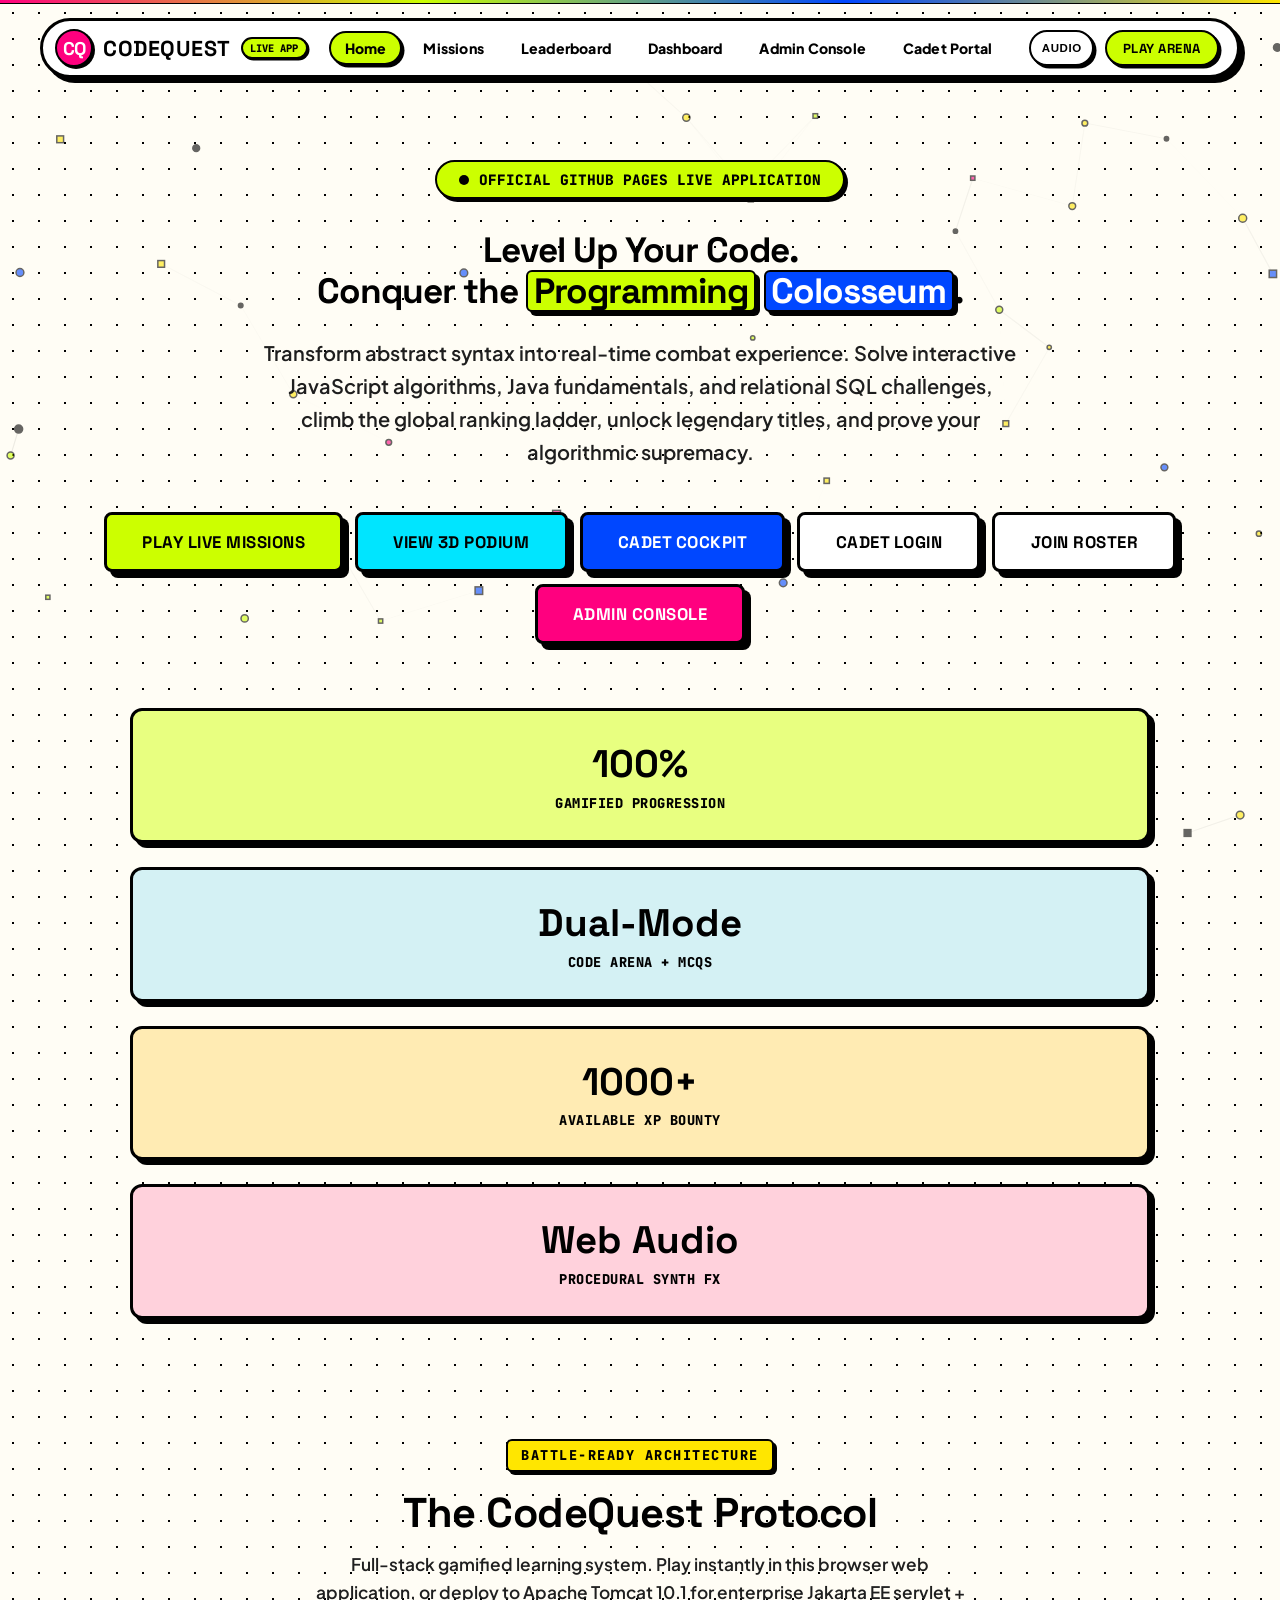
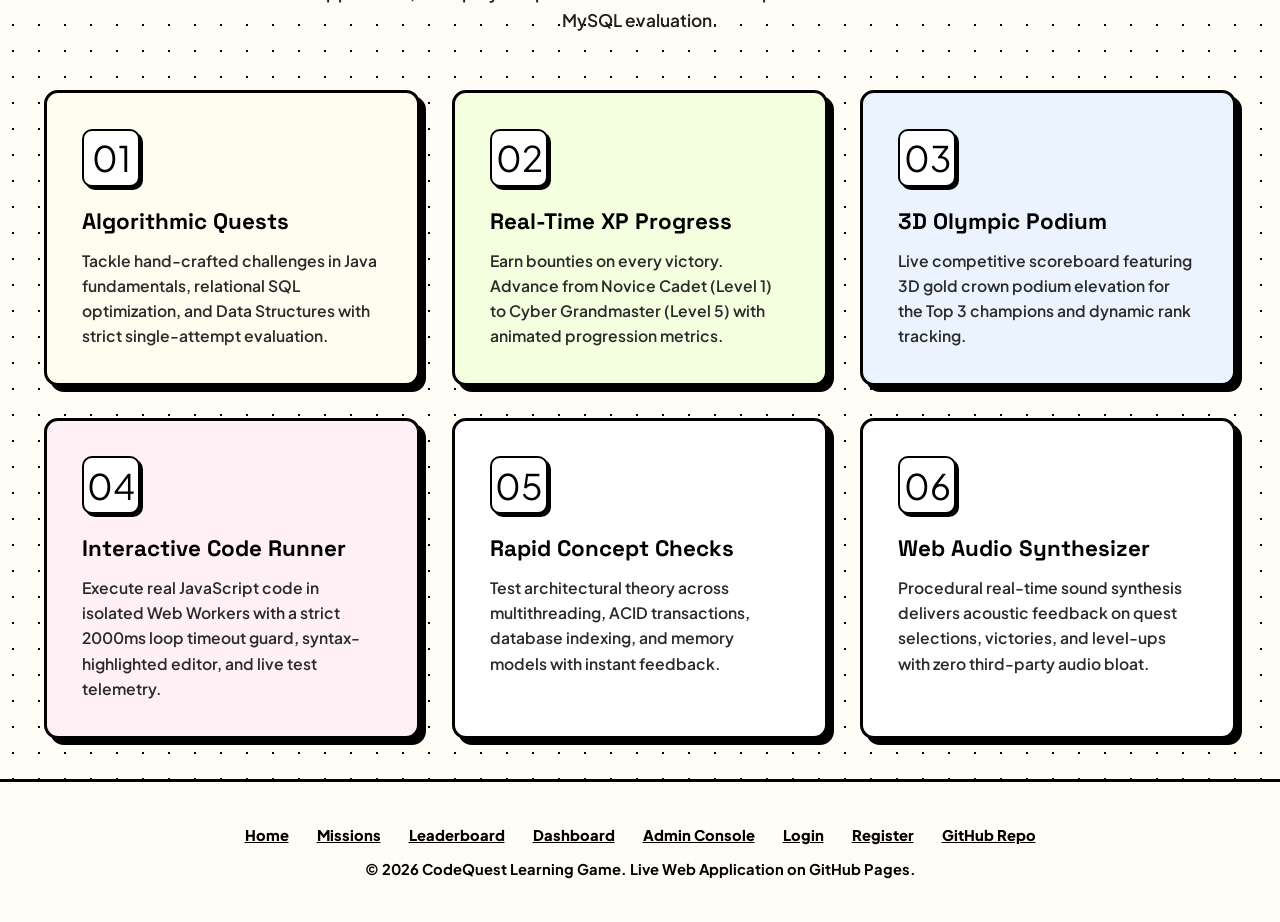
==== commit cecc5780: "feat: complete end-to-end upgrade of CodeQuest arena, Pages CI/CD, and Jakarta EE backend" ====
--- a/index.html
+++ b/index.html
@@ -48,8 +48,7 @@
                 </h1>
 
                 <p class="hero-lead">
-                    Transform abstract syntax into real-time combat experience. Solve Java, SQL, and Data Structure 
-                    challenges, climb the global ranking ladder, unlock legendary titles, and prove your algorithmic supremacy.
+                    Transform abstract syntax into real-time combat experience. Solve interactive JavaScript algorithms, Java fundamentals, and relational SQL challenges, climb the global ranking ladder, unlock legendary titles, and prove your algorithmic supremacy.
                 </p>
 
                 <div class="hero-cta" style="display: flex; gap: 12px; justify-content: center; flex-wrap: wrap;">
@@ -68,11 +67,11 @@
                         <div class="stat-label">Gamified Progression</div>
                     </div>
                     <div class="stat-card">
-                        <div class="stat-value cyan">3+</div>
-                        <div class="stat-label">Core Tech Domains</div>
+                        <div class="stat-value cyan">Dual-Mode</div>
+                        <div class="stat-label">Code Arena + MCQs</div>
                     </div>
                     <div class="stat-card">
-                        <div class="stat-value gold">680+</div>
+                        <div class="stat-value gold">1000+</div>
                         <div class="stat-label">Available XP Bounty</div>
                     </div>
                     <div class="stat-card">
@@ -82,7 +81,7 @@
                 </div>
             </section>
 
-            <!-- Features Grid -->
+            <!-- Features Grid (6 Core Features) -->
             <section class="container">
                 <div class="section-header">
                     <span class="section-tagline">Battle-Ready Architecture</span>
@@ -97,8 +96,7 @@
                         <div class="feature-icon">01</div>
                         <h3 class="feature-title">Algorithmic Quests</h3>
                         <p class="feature-desc">
-                            Tackle hand-crafted challenges in Java fundamentals, relational SQL optimization, 
-                            and advanced Data Structures with strict single-attempt evaluation.
+                            Tackle hand-crafted challenges in Java fundamentals, relational SQL optimization, and Data Structures with strict single-attempt evaluation.
                         </p>
                     </div>
 
@@ -106,8 +104,7 @@
                         <div class="feature-icon">02</div>
                         <h3 class="feature-title">Real-Time XP Progress</h3>
                         <p class="feature-desc">
-                            Earn bounties on every victory. Advance from Novice Cadet (Level 1) to Cyber Grandmaster 
-                            (Level 5) with animated progression metrics.
+                            Earn bounties on every victory. Advance from Novice Cadet (Level 1) to Cyber Grandmaster (Level 5) with animated progression metrics.
                         </p>
                     </div>
 
@@ -115,8 +112,23 @@
                         <div class="feature-icon">03</div>
                         <h3 class="feature-title">3D Olympic Podium</h3>
                         <p class="feature-desc">
-                            Live competitive scoreboard featuring 3D gold crown podium elevation for the Top 3 
-                            champions and dynamic rank tracking.
+                            Live competitive scoreboard featuring 3D gold crown podium elevation for the Top 3 champions and dynamic rank tracking.
+                        </p>
+                    </div>
+
+                    <div class="feature-card">
+                        <div class="feature-icon">04</div>
+                        <h3 class="feature-title">Interactive Code Runner</h3>
+                        <p class="feature-desc">
+                            Execute real JavaScript code in isolated Web Workers with a strict 2000ms loop timeout guard, syntax-highlighted editor, and live test telemetry.
+                        </p>
+                    </div>
+
+                    <div class="feature-card">
+                        <div class="feature-icon">05</div>
+                        <h3 class="feature-title">Rapid Concept Checks</h3>
+                        <p class="feature-desc">
+                            Test architectural theory across multithreading, ACID transactions, database indexing, and memory models with instant feedback.
                         </p>
                     </div>
 
@@ -124,8 +136,7 @@
                         <div class="feature-icon">06</div>
                         <h3 class="feature-title">Web Audio Synthesizer</h3>
                         <p class="feature-desc">
-                            Procedural real-time sound synthesis delivers acoustic feedback on quest selections, 
-                            victories, and level-ups with zero third-party audio bloat.
+                            Procedural real-time sound synthesis delivers acoustic feedback on quest selections, victories, and level-ups with zero third-party audio bloat.
                         </p>
                     </div>
                 </div>
--- a/css/style.css
+++ b/css/style.css
@@ -138,25 +138,40 @@
 }
 
 /* ========================================================
-   Navigation Header
+   Floating Dynamic Island Navigation Header
    ======================================================== */
 .navbar {
-    position: sticky;
-    top: 0;
-    z-index: 100;
-    background: var(--bg-void);
-    border-bottom: 3px solid #000000;
-    padding: 0.9rem 2.2rem;
+    position: fixed;
+    top: 18px;
+    left: 50%;
+    transform: translateX(-50%);
+    z-index: 1000;
+    width: calc(100% - 2.5rem);
+    max-width: 1200px;
+    background: #FFFFFF;
+    border: 3px solid #000000;
+    border-radius: 9999px;
+    padding: 0.5rem 1.15rem 0.5rem 0.75rem;
     display: flex;
     justify-content: space-between;
     align-items: center;
-    box-shadow: 0 4px 0px rgba(0, 0, 0, 0.08);
+    box-shadow: 5px 5px 0px #000000;
+    transition: all 0.25s cubic-bezier(0.16, 1, 0.3, 1);
+}
+
+/* Dynamic Island Scrolled Morph State */
+.navbar.scrolled {
+    top: 10px;
+    padding: 0.38rem 1rem 0.38rem 0.7rem;
+    box-shadow: 6px 6px 0px #000000;
+    transform: translateX(-50%) scale(0.99);
+    background: #FFFDF5;
 }
 
 .nav-brand {
     display: flex;
     align-items: center;
-    gap: 0.75rem;
+    gap: 0.65rem;
     text-decoration: none;
     color: var(--text-pure);
     transition: transform 0.15s ease;
@@ -167,60 +182,62 @@
 }
 
 .brand-icon {
-    width: 42px;
-    height: 42px;
+    width: 38px;
+    height: 38px;
     background: var(--pop-magenta);
-    border: 3px solid #000000;
-    border-radius: 8px;
+    border: 2.5px solid #000000;
+    border-radius: 9999px;
     display: grid;
     place-items: center;
-    box-shadow: 3px 3px 0px #000000;
+    box-shadow: 2px 2px 0px #000000;
     color: #FFFFFF;
     font-family: var(--font-heading);
-    font-weight: 800;
+    font-weight: 900;
+    font-size: 1.15rem;
+    letter-spacing: -0.5px;
+}
+
+.brand-text {
+    font-family: var(--font-heading);
     font-size: 1.35rem;
-    letter-spacing: -0.5px;
-}
-
-.brand-text {
-    font-family: var(--font-heading);
-    font-size: 1.55rem;
-    font-weight: 800;
+    font-weight: 900;
     letter-spacing: 0.5px;
     color: #000000;
     text-transform: uppercase;
 }
 
 .brand-badge {
-    font-size: 0.7rem;
+    font-size: 0.65rem;
     background: var(--pop-lime);
     border: 2px solid #000000;
     color: #000000;
     font-weight: 800;
-    padding: 0.2rem 0.55rem;
-    border-radius: 6px;
-    box-shadow: 2px 2px 0px #000000;
+    padding: 0.15rem 0.45rem;
+    border-radius: 9999px;
+    box-shadow: 1.5px 1.5px 0px #000000;
     font-family: var(--font-code);
 }
 
 .nav-links {
     display: flex;
     align-items: center;
-    gap: 1.25rem;
+    gap: 0.35rem;
     list-style: none;
+    margin: 0;
+    padding: 0;
 }
 
 .nav-links a {
     text-decoration: none;
     color: #000000;
-    font-size: 0.95rem;
-    font-weight: 700;
+    font-size: 0.88rem;
+    font-weight: 800;
     letter-spacing: 0.2px;
     display: flex;
     align-items: center;
     gap: 0.45rem;
-    padding: 0.45rem 0.85rem;
-    border-radius: 6px;
+    padding: 0.4rem 0.85rem;
+    border-radius: 9999px;
     border: 2px solid transparent;
     transition: all 0.15s ease;
 }
@@ -228,22 +245,30 @@
 .nav-links a:hover {
     background: var(--pop-yellow);
     border-color: #000000;
-    box-shadow: 3px 3px 0px #000000;
-    transform: translate(-2px, -2px);
+    box-shadow: 2.5px 2.5px 0px #000000;
+    transform: translate(-1px, -1px);
 }
 
 .nav-links a.active {
     background: var(--pop-lime);
-    border: 2.5px solid #000000;
-    box-shadow: 3px 3px 0px #000000;
-    color: #000000;
-    font-weight: 800;
+    border: 2px solid #000000;
+    box-shadow: 2.5px 2.5px 0px #000000;
+    color: #000000;
+    font-weight: 900;
 }
 
 .nav-actions {
     display: flex;
     align-items: center;
-    gap: 1rem;
+    gap: 0.65rem;
+}
+
+.nav-actions .btn-sm {
+    border-radius: 9999px;
+    padding: 0.45rem 1rem;
+    font-size: 0.82rem;
+    font-weight: 900;
+    box-shadow: 2.5px 2.5px 0px #000000;
 }
 
 /* Sound Switcher Button */
@@ -252,33 +277,33 @@
     border: 2.5px solid #000000;
     color: #000000;
     min-width: 58px;
-    height: 38px;
+    height: 36px;
     padding: 0 0.65rem;
-    border-radius: 8px;
+    border-radius: 9999px;
     display: inline-flex;
     align-items: center;
     justify-content: center;
     cursor: pointer;
-    box-shadow: 3px 3px 0px #000000;
+    box-shadow: 2.5px 2.5px 0px #000000;
     font-size: 0.72rem;
-    font-weight: 800;
+    font-weight: 900;
     letter-spacing: 0.05em;
     transition: all 0.15s ease;
 }
 
 .sound-toggle:hover {
     background: var(--pop-yellow);
-    transform: translate(-2px, -2px);
-    box-shadow: 4px 4px 0px #000000;
+    transform: translate(-1px, -1px);
+    box-shadow: 3.5px 3.5px 0px #000000;
 }
 
 .sound-toggle:active {
-    transform: translate(2px, 2px);
+    transform: translate(1px, 1px);
     box-shadow: 1px 1px 0px #000000;
 }
 
 .sound-toggle.muted {
-    opacity: 0.55;
+    opacity: 0.6;
     background: #E5E7EB;
 }
 
@@ -288,29 +313,29 @@
     align-items: center;
     gap: 0.65rem;
     background: #FFFFFF;
-    border: 2.5px solid #000000;
-    box-shadow: 3px 3px 0px #000000;
-    padding: 0.4rem 0.95rem;
-    border-radius: 8px;
-    font-size: 0.9rem;
-    font-weight: 700;
+    border: 2px solid #000000;
+    box-shadow: 2.5px 2.5px 0px #000000;
+    padding: 0.35rem 0.85rem;
+    border-radius: 9999px;
+    font-size: 0.85rem;
+    font-weight: 800;
 }
 
 .nav-level-tag {
     background: var(--pop-magenta);
     color: #FFFFFF;
-    font-weight: 800;
-    padding: 0.2rem 0.55rem;
-    border-radius: 6px;
-    font-size: 0.75rem;
-    border: 2px solid #000000;
+    font-weight: 900;
+    padding: 0.15rem 0.5rem;
+    border-radius: 9999px;
+    font-size: 0.72rem;
+    border: 1.5px solid #000000;
     font-family: var(--font-heading);
 }
 
 .nav-xp-counter {
     color: #000000;
     font-family: var(--font-code);
-    font-weight: 800;
+    font-weight: 900;
 }
 
 /* ========================================================
@@ -423,6 +448,7 @@
 
 .content-wrapper {
     flex: 1;
+    padding-top: 88px;
 }
 
 /* Page Section Headers */
@@ -1645,10 +1671,125 @@
     .profile-stats-cluster { gap: 1.25rem; }
 }
 
-@media (max-width: 600px) {
-    .navbar { padding: 0.85rem 1rem; }
+@media (max-width: 1024px) {
+    .brand-badge { display: none; }
+    .nav-links a { padding: 0.35rem 0.6rem; font-size: 0.82rem; }
+}
+
+@media (max-width: 820px) {
+    .navbar {
+        border-radius: 20px;
+        top: 10px;
+        width: calc(100% - 1.25rem);
+        padding: 0.45rem 0.85rem;
+    }
     .nav-links { display: none; }
+    .content-wrapper { padding-top: 76px; }
+}
     .hero-title { font-size: 2.2rem; }
     .hero-stats { grid-template-columns: 1fr; }
     .form-grid-2 { grid-template-columns: 1fr; }
 }
+
+/* ========================================================
+   Interactive Coding Arena & Test Runner Panel
+   ======================================================== */
+.code-arena-panel {
+    margin-top: 1.25rem;
+    display: flex;
+    flex-direction: column;
+    gap: 0.65rem;
+}
+
+.code-editor-header {
+    display: flex;
+    justify-content: space-between;
+    align-items: center;
+    background: #000000;
+    color: #FFFFFF;
+    padding: 0.45rem 0.85rem;
+    border-radius: 8px 8px 0 0;
+    font-family: var(--font-code);
+    font-size: 0.82rem;
+    font-weight: 700;
+    border: 2.5px solid #000000;
+    border-bottom: none;
+}
+
+.code-editor-wrap {
+    position: relative;
+    border: 2.5px solid #000000;
+    border-radius: 0 0 8px 8px;
+    background: #0F1015;
+    box-shadow: 4px 4px 0px #000000;
+    overflow: hidden;
+}
+
+.code-editor-textarea {
+    width: 100%;
+    min-height: 180px;
+    padding: 0.95rem;
+    background: #0F1015;
+    color: #00FF66;
+    font-family: 'Fira Code', 'Courier New', monospace;
+    font-size: 0.92rem;
+    line-height: 1.5;
+    border: none;
+    outline: none;
+    resize: vertical;
+    tab-size: 4;
+    box-sizing: border-box;
+}
+
+.code-editor-textarea:focus {
+    box-shadow: inset 0 0 0 2px var(--pop-blue);
+}
+
+.code-actions-bar {
+    display: flex;
+    gap: 0.65rem;
+    margin-top: 0.5rem;
+    flex-wrap: wrap;
+}
+
+.test-console-panel {
+    margin-top: 0.85rem;
+    background: #181922;
+    border: 2.5px solid #000000;
+    border-radius: 8px;
+    padding: 0.85rem;
+    font-family: var(--font-code);
+    font-size: 0.82rem;
+    color: #FFFFFF;
+    box-shadow: 3px 3px 0px #000000;
+}
+
+.test-case-card {
+    background: #090A0F;
+    border: 1px solid rgba(255, 255, 255, 0.15);
+    border-radius: 6px;
+    padding: 0.55rem 0.75rem;
+    margin-top: 0.5rem;
+    font-size: 0.8rem;
+    line-height: 1.45;
+}
+
+.test-badge-pass {
+    display: inline-block;
+    background: var(--pop-lime);
+    color: #000000;
+    font-weight: 900;
+    padding: 0.15rem 0.5rem;
+    border-radius: 4px;
+    margin-right: 0.4rem;
+}
+
+.test-badge-fail {
+    display: inline-block;
+    background: var(--pop-magenta);
+    color: #FFFFFF;
+    font-weight: 900;
+    padding: 0.15rem 0.5rem;
+    border-radius: 4px;
+    margin-right: 0.4rem;
+}
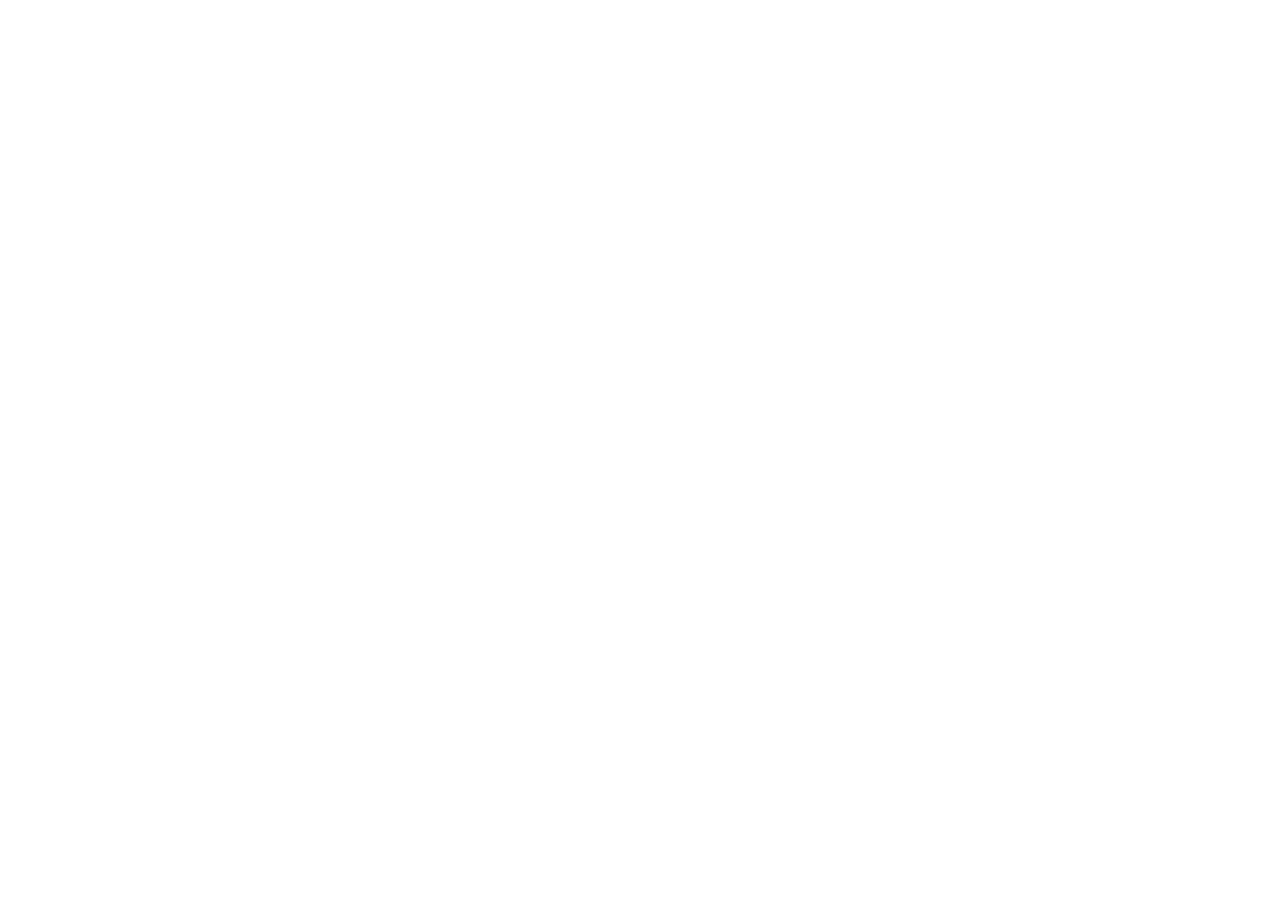
==== commit 6cd7a522: "security: enforce HTTPS, add SecurityHeadersFilter, CSP upgrade-insecure-requests, nosniff, and hard" ====
--- a/index.html
+++ b/index.html
@@ -3,9 +3,22 @@
 <head>
     <meta charset="UTF-8">
     <meta name="viewport" content="width=device-width, initial-scale=1.0">
+    <!-- Security Headers & HTTPS Enforcement -->
+    <meta http-equiv="Content-Security-Policy" content="upgrade-insecure-requests">
+    <meta http-equiv="X-Content-Type-Options" content="nosniff">
+    <meta name="referrer" content="strict-origin-when-cross-origin">
+    <script>
+        // Automatic HTTPS Enforcer for public host environments (e.g. GitHub Pages)
+        if (window.location.protocol === 'http:' && 
+            window.location.hostname !== 'localhost' && 
+            window.location.hostname !== '127.0.0.1' &&
+            !window.location.hostname.endsWith('.local')) {
+            window.location.replace(window.location.href.replace(/^http:/i, 'https:'));
+        }
+    </script>
     <title>CodeQuest - Game-Based Programming Arena (Live Application)</title>
     <link rel="stylesheet" href="css/style.css">
-    <link rel="icon" href="data:image/svg+xml,<svg xmlns=%22http://www.w3.org/2000/svg%22 viewBox=%220 0 100 100%22><rect width=%22100%22 height=%22100%22 rx=%2220%22 fill=%22%23000000%22/><text x=%2250%%22 y=%2265%%22 font-family=%22sans-serif%22 font-size=%2250%22 font-weight=%22900%22 fill=%22%23FFFF00%22 text-anchor=%22middle%22>CQ</text></svg>">
+    <link rel="icon" href="data:image/svg+xml,%3Csvg xmlns='https://www.w3.org/2000/svg' viewBox='0 0 100 100'%3E%3Crect width='100' height='100' rx='20' fill='%23000000'/%3E%3Ctext x='50' y='65' font-family='sans-serif' font-size='50' font-weight='900' fill='%23FFFF00' text-anchor='middle'%3ECQ%3C/text%3E%3C/svg%3E">
 </head>
 <body>
     <canvas id="cyber-canvas"></canvas>
@@ -153,7 +166,7 @@
                 <a href="admin.html">Admin Console</a>
                 <a href="login.html">Login</a>
                 <a href="register.html">Register</a>
-                <a href="https://github.com/dilipkumarprudhvi-a11y/CodeQuest" target="_blank">GitHub Repo</a>
+                <a href="https://github.com/dilipkumarprudhvi-a11y/CodeQuest" target="_blank" rel="noopener noreferrer">GitHub Repo</a>
             </div>
             <p>&copy; 2026 CodeQuest Learning Game. Live Web Application on GitHub Pages.</p>
         </footer>
--- a/css/style.css
+++ b/css/style.css
@@ -76,7 +76,9 @@
 }
 
 /* Reset & Global */
-*, *::before, *::after {
+*,
+*::before,
+*::after {
     box-sizing: border-box;
     margin: 0;
     padding: 0;
@@ -376,6 +378,7 @@
     background: var(--pop-lime);
     color: #000000;
 }
+
 .btn-primary:hover {
     background: #d4ff1a;
 }
@@ -385,6 +388,7 @@
     background: var(--pop-blue);
     color: #FFFFFF;
 }
+
 .btn-cyber:hover {
     background: #1a5bff;
 }
@@ -394,6 +398,7 @@
     background: #FFFFFF;
     color: #000000;
 }
+
 .btn-outline:hover {
     background: var(--pop-yellow);
 }
@@ -403,16 +408,20 @@
     background: var(--pop-cyan);
     color: #000000;
 }
+
 .btn-outline-cyan:hover {
     background: #33edff;
 }
 
 /* Danger & Admin = Hot Magenta */
-.btn-danger, .btn-admin {
+.btn-danger,
+.btn-admin {
     background: var(--pop-magenta);
     color: #FFFFFF;
 }
-.btn-danger:hover, .btn-admin:hover {
+
+.btn-danger:hover,
+.btn-admin:hover {
     background: #ff1a8c;
 }
 
@@ -422,6 +431,7 @@
     border-width: 2.5px;
     box-shadow: 3px 3px 0px #000000;
 }
+
 .btn-sm:hover {
     box-shadow: 4px 4px 0px #000000;
 }
@@ -432,6 +442,7 @@
     border-width: 3.5px;
     box-shadow: 6px 6px 0px #000000;
 }
+
 .btn-lg:hover {
     box-shadow: 8px 8px 0px #000000;
 }
@@ -528,8 +539,17 @@
 }
 
 @keyframes blink {
-    0%, 100% { opacity: 1; transform: scale(1); }
-    50% { opacity: 0.3; transform: scale(0.85); }
+
+    0%,
+    100% {
+        opacity: 1;
+        transform: scale(1);
+    }
+
+    50% {
+        opacity: 0.3;
+        transform: scale(0.85);
+    }
 }
 
 .hero-title {
@@ -613,15 +633,37 @@
     margin-bottom: 0.35rem;
 }
 
-.stat-card:nth-child(1) { background: #E8FF80; }
-.stat-card:nth-child(2) { background: #D4F1F4; }
-.stat-card:nth-child(3) { background: #FFEBB3; }
-.stat-card:nth-child(4) { background: #FFD1DC; }
-
-.stat-value.gold { color: #000000; }
-.stat-value.emerald { color: #000000; }
-.stat-value.cyan { color: #000000; }
-.stat-value.crimson { color: #000000; }
+.stat-card:nth-child(1) {
+    background: #E8FF80;
+}
+
+.stat-card:nth-child(2) {
+    background: #D4F1F4;
+}
+
+.stat-card:nth-child(3) {
+    background: #FFEBB3;
+}
+
+.stat-card:nth-child(4) {
+    background: #FFD1DC;
+}
+
+.stat-value.gold {
+    color: #000000;
+}
+
+.stat-value.emerald {
+    color: #000000;
+}
+
+.stat-value.cyan {
+    color: #000000;
+}
+
+.stat-value.crimson {
+    color: #000000;
+}
 
 .stat-label {
     font-size: 0.85rem;
@@ -655,10 +697,21 @@
     box-shadow: 9px 9px 0px #000000;
 }
 
-.feature-card:nth-child(1) { background: #FFFDF0; }
-.feature-card:nth-child(2) { background: #F4FFDF; }
-.feature-card:nth-child(3) { background: #EBF3FF; }
-.feature-card:nth-child(4) { background: #FFF0F5; }
+.feature-card:nth-child(1) {
+    background: #FFFDF0;
+}
+
+.feature-card:nth-child(2) {
+    background: #F4FFDF;
+}
+
+.feature-card:nth-child(3) {
+    background: #EBF3FF;
+}
+
+.feature-card:nth-child(4) {
+    background: #FFF0F5;
+}
 
 .feature-icon {
     font-size: 2.2rem;
@@ -961,8 +1014,13 @@
     color: #000000;
 }
 
-.stat-block-num.gold { color: #000000; }
-.stat-block-num.emerald { color: #000000; }
+.stat-block-num.gold {
+    color: #000000;
+}
+
+.stat-block-num.emerald {
+    color: #000000;
+}
 
 .stat-block-text {
     font-size: 0.85rem;
@@ -1011,7 +1069,8 @@
     font-weight: 800;
 }
 
-.progress-track, .progress-bar-container {
+.progress-track,
+.progress-bar-container {
     width: 100%;
     height: 22px;
     background: #FFFFFF;
@@ -1034,24 +1093,30 @@
 .progress-fill::after {
     content: '';
     position: absolute;
-    top: 0; left: 0; bottom: 0; right: 0;
-    background-image: linear-gradient(
-        -45deg, 
-        rgba(0, 0, 0, 0.15) 25%, 
-        transparent 25%, 
-        transparent 50%, 
-        rgba(0, 0, 0, 0.15) 50%, 
-        rgba(0, 0, 0, 0.15) 75%, 
-        transparent 75%, 
-        transparent
-    );
+    top: 0;
+    left: 0;
+    bottom: 0;
+    right: 0;
+    background-image: linear-gradient(-45deg,
+            rgba(0, 0, 0, 0.15) 25%,
+            transparent 25%,
+            transparent 50%,
+            rgba(0, 0, 0, 0.15) 50%,
+            rgba(0, 0, 0, 0.15) 75%,
+            transparent 75%,
+            transparent);
     background-size: 20px 20px;
     animation: moveStripes 1.5s linear infinite;
 }
 
 @keyframes moveStripes {
-    0% { background-position: 0 0; }
-    100% { background-position: 20px 0; }
+    0% {
+        background-position: 0 0;
+    }
+
+    100% {
+        background-position: 20px 0;
+    }
 }
 
 /* ========================================================
@@ -1105,7 +1170,8 @@
     transform: translate(-1px, -1px);
 }
 
-.missions-deck, .quests-deck {
+.missions-deck,
+.quests-deck {
     display: grid;
     grid-template-columns: repeat(auto-fill, minmax(360px, 1fr));
     gap: 2rem;
@@ -1129,12 +1195,14 @@
     box-shadow: 9px 9px 0px #000000;
 }
 
-.quest-card.solved-card, .quest-card.solved-quest {
+.quest-card.solved-card,
+.quest-card.solved-quest {
     background: #F8FFF0;
     border-color: #000000;
 }
 
-.quest-header, .quest-card-header {
+.quest-header,
+.quest-card-header {
     display: flex;
     justify-content: space-between;
     align-items: flex-start;
@@ -1178,9 +1246,20 @@
     box-shadow: 2px 2px 0px #000000;
 }
 
-.diff-easy { color: #000000; background: var(--pop-lime); }
-.diff-medium { color: #000000; background: var(--pop-yellow); }
-.diff-hard { color: #FFFFFF; background: var(--pop-magenta); }
+.diff-easy {
+    color: #000000;
+    background: var(--pop-lime);
+}
+
+.diff-medium {
+    color: #000000;
+    background: var(--pop-yellow);
+}
+
+.diff-hard {
+    color: #FFFFFF;
+    background: var(--pop-magenta);
+}
 
 .quest-title {
     font-family: var(--font-heading);
@@ -1402,7 +1481,8 @@
     margin: 3rem 0 3.5rem;
 }
 
-.podium-place, .podium-step {
+.podium-place,
+.podium-step {
     display: flex;
     flex-direction: column;
     align-items: center;
@@ -1432,8 +1512,15 @@
 }
 
 @keyframes floatCrown {
-    0%, 100% { transform: translateY(0); }
-    50% { transform: translateY(-5px); }
+
+    0%,
+    100% {
+        transform: translateY(0);
+    }
+
+    50% {
+        transform: translateY(-5px);
+    }
 }
 
 .podium-name {
@@ -1457,7 +1544,8 @@
     margin-bottom: 1rem;
 }
 
-.podium-pedestal, .podium-block {
+.podium-pedestal,
+.podium-block {
     width: 100%;
     border-radius: 12px 12px 0 0;
     display: flex;
@@ -1472,10 +1560,13 @@
 }
 
 /* 1st Place (Gold / Yellow) */
-.place-1 .podium-avatar, .step-1 .podium-avatar {
+.place-1 .podium-avatar,
+.step-1 .podium-avatar {
     background: var(--pop-yellow);
 }
-.place-1 .podium-pedestal, .step-1 .podium-block {
+
+.place-1 .podium-pedestal,
+.step-1 .podium-block {
     height: 190px;
     background: var(--pop-yellow);
     color: #000000;
@@ -1483,10 +1574,13 @@
 }
 
 /* 2nd Place (Silver / Cyan-White) */
-.place-2 .podium-avatar, .step-2 .podium-avatar {
+.place-2 .podium-avatar,
+.step-2 .podium-avatar {
     background: #E2E8F0;
 }
-.place-2 .podium-pedestal, .step-2 .podium-block {
+
+.place-2 .podium-pedestal,
+.step-2 .podium-block {
     height: 145px;
     background: #D4F1F4;
     color: #000000;
@@ -1494,10 +1588,13 @@
 }
 
 /* 3rd Place (Bronze / Peach-Orange) */
-.place-3 .podium-avatar, .step-3 .podium-avatar {
+.place-3 .podium-avatar,
+.step-3 .podium-avatar {
     background: #FFD1BA;
 }
-.place-3 .podium-pedestal, .step-3 .podium-block {
+
+.place-3 .podium-pedestal,
+.step-3 .podium-block {
     height: 115px;
     background: #FFB088;
     color: #000000;
@@ -1516,7 +1613,8 @@
     overflow-x: auto;
 }
 
-.cyber-table, .data-table {
+.cyber-table,
+.data-table {
     width: 100%;
     border-collapse: collapse;
     background: #FFFFFF;
@@ -1526,7 +1624,8 @@
     overflow: hidden;
 }
 
-.cyber-table th, .data-table th {
+.cyber-table th,
+.data-table th {
     background: #000000;
     color: var(--pop-lime);
     font-family: var(--font-heading);
@@ -1540,25 +1639,30 @@
     border-right: 2px solid rgba(255, 255, 255, 0.2);
 }
 
-.cyber-table th:last-child, .data-table th:last-child {
+.cyber-table th:last-child,
+.data-table th:last-child {
     border-right: none;
 }
 
-.cyber-table tbody tr, .data-table tbody tr {
+.cyber-table tbody tr,
+.data-table tbody tr {
     background: #FFFFFF;
     border-bottom: 2.5px solid #000000;
     transition: background 0.12s ease;
 }
 
-.cyber-table tbody tr:last-child, .data-table tbody tr:last-child {
+.cyber-table tbody tr:last-child,
+.data-table tbody tr:last-child {
     border-bottom: none;
 }
 
-.cyber-table tbody tr:hover, .data-table tbody tr:hover {
+.cyber-table tbody tr:hover,
+.data-table tbody tr:hover {
     background: #FFFDEB;
 }
 
-.cyber-table td, .data-table td {
+.cyber-table td,
+.data-table td {
     padding: 1.15rem 1.25rem;
     color: #000000;
     font-size: 0.98rem;
@@ -1566,7 +1670,8 @@
     border-right: 2px solid #E5E7EB;
 }
 
-.cyber-table td:last-child, .data-table td:last-child {
+.cyber-table td:last-child,
+.data-table td:last-child {
     border-right: none;
 }
 
@@ -1584,9 +1689,23 @@
     box-shadow: 2px 2px 0px #000000;
 }
 
-.rank-badge.rank-1, .rank-badge.gold { background: var(--pop-yellow); color: #000000; }
-.rank-badge.rank-2, .rank-badge.silver { background: #D4F1F4; color: #000000; }
-.rank-badge.rank-3, .rank-badge.bronze { background: #FFB088; color: #000000; }
+.rank-badge.rank-1,
+.rank-badge.gold {
+    background: var(--pop-yellow);
+    color: #000000;
+}
+
+.rank-badge.rank-2,
+.rank-badge.silver {
+    background: #D4F1F4;
+    color: #000000;
+}
+
+.rank-badge.rank-3,
+.rank-badge.bronze {
+    background: #FFB088;
+    color: #000000;
+}
 
 /* Badges */
 .badge {
@@ -1603,11 +1722,30 @@
     text-transform: uppercase;
 }
 
-.badge-emerald { background: var(--pop-lime); color: #000000; }
-.badge-cyan { background: var(--pop-cyan); color: #000000; }
-.badge-gold { background: var(--pop-yellow); color: #000000; }
-.badge-crimson { background: var(--pop-magenta); color: #FFFFFF; }
-.badge-outline { background: #FFFFFF; color: #000000; }
+.badge-emerald {
+    background: var(--pop-lime);
+    color: #000000;
+}
+
+.badge-cyan {
+    background: var(--pop-cyan);
+    color: #000000;
+}
+
+.badge-gold {
+    background: var(--pop-yellow);
+    color: #000000;
+}
+
+.badge-crimson {
+    background: var(--pop-magenta);
+    color: #FFFFFF;
+}
+
+.badge-outline {
+    background: #FFFFFF;
+    color: #000000;
+}
 
 /* Empty State Box */
 .empty-state {
@@ -1661,19 +1799,54 @@
    Responsive Media Queries
    ======================================================== */
 @media (max-width: 900px) {
-    .hero-title { font-size: 2.8rem; }
-    .hero-stats { grid-template-columns: repeat(2, 1fr); }
-    .features-grid { grid-template-columns: 1fr; }
-    .podium-stage { flex-direction: column-reverse; align-items: center; }
-    .podium-place, .podium-step { width: 100%; max-width: 280px; }
-    .place-1 .podium-pedestal, .place-2 .podium-pedestal, .place-3 .podium-pedestal,
-    .step-1 .podium-block, .step-2 .podium-block, .step-3 .podium-block { height: 65px; border-bottom: 3.5px solid #000000; border-radius: 12px; }
-    .profile-stats-cluster { gap: 1.25rem; }
+    .hero-title {
+        font-size: 2.8rem;
+    }
+
+    .hero-stats {
+        grid-template-columns: repeat(2, 1fr);
+    }
+
+    .features-grid {
+        grid-template-columns: 1fr;
+    }
+
+    .podium-stage {
+        flex-direction: column-reverse;
+        align-items: center;
+    }
+
+    .podium-place,
+    .podium-step {
+        width: 100%;
+        max-width: 280px;
+    }
+
+    .place-1 .podium-pedestal,
+    .place-2 .podium-pedestal,
+    .place-3 .podium-pedestal,
+    .step-1 .podium-block,
+    .step-2 .podium-block,
+    .step-3 .podium-block {
+        height: 65px;
+        border-bottom: 3.5px solid #000000;
+        border-radius: 12px;
+    }
+
+    .profile-stats-cluster {
+        gap: 1.25rem;
+    }
 }
 
 @media (max-width: 1024px) {
-    .brand-badge { display: none; }
-    .nav-links a { padding: 0.35rem 0.6rem; font-size: 0.82rem; }
+    .brand-badge {
+        display: none;
+    }
+
+    .nav-links a {
+        padding: 0.35rem 0.6rem;
+        font-size: 0.82rem;
+    }
 }
 
 @media (max-width: 820px) {
@@ -1683,113 +1856,24 @@
         width: calc(100% - 1.25rem);
         padding: 0.45rem 0.85rem;
     }
-    .nav-links { display: none; }
-    .content-wrapper { padding-top: 76px; }
-}
-    .hero-title { font-size: 2.2rem; }
-    .hero-stats { grid-template-columns: 1fr; }
-    .form-grid-2 { grid-template-columns: 1fr; }
-}
-
-/* ========================================================
-   Interactive Coding Arena & Test Runner Panel
-   ======================================================== */
-.code-arena-panel {
-    margin-top: 1.25rem;
-    display: flex;
-    flex-direction: column;
-    gap: 0.65rem;
-}
-
-.code-editor-header {
-    display: flex;
-    justify-content: space-between;
-    align-items: center;
-    background: #000000;
-    color: #FFFFFF;
-    padding: 0.45rem 0.85rem;
-    border-radius: 8px 8px 0 0;
-    font-family: var(--font-code);
-    font-size: 0.82rem;
-    font-weight: 700;
-    border: 2.5px solid #000000;
-    border-bottom: none;
-}
-
-.code-editor-wrap {
-    position: relative;
-    border: 2.5px solid #000000;
-    border-radius: 0 0 8px 8px;
-    background: #0F1015;
-    box-shadow: 4px 4px 0px #000000;
-    overflow: hidden;
-}
-
-.code-editor-textarea {
-    width: 100%;
-    min-height: 180px;
-    padding: 0.95rem;
-    background: #0F1015;
-    color: #00FF66;
-    font-family: 'Fira Code', 'Courier New', monospace;
-    font-size: 0.92rem;
-    line-height: 1.5;
-    border: none;
-    outline: none;
-    resize: vertical;
-    tab-size: 4;
-    box-sizing: border-box;
-}
-
-.code-editor-textarea:focus {
-    box-shadow: inset 0 0 0 2px var(--pop-blue);
-}
-
-.code-actions-bar {
-    display: flex;
-    gap: 0.65rem;
-    margin-top: 0.5rem;
-    flex-wrap: wrap;
-}
-
-.test-console-panel {
-    margin-top: 0.85rem;
-    background: #181922;
-    border: 2.5px solid #000000;
-    border-radius: 8px;
-    padding: 0.85rem;
-    font-family: var(--font-code);
-    font-size: 0.82rem;
-    color: #FFFFFF;
-    box-shadow: 3px 3px 0px #000000;
-}
-
-.test-case-card {
-    background: #090A0F;
-    border: 1px solid rgba(255, 255, 255, 0.15);
-    border-radius: 6px;
-    padding: 0.55rem 0.75rem;
-    margin-top: 0.5rem;
-    font-size: 0.8rem;
-    line-height: 1.45;
-}
-
-.test-badge-pass {
-    display: inline-block;
-    background: var(--pop-lime);
-    color: #000000;
-    font-weight: 900;
-    padding: 0.15rem 0.5rem;
-    border-radius: 4px;
-    margin-right: 0.4rem;
-}
-
-.test-badge-fail {
-    display: inline-block;
-    background: var(--pop-magenta);
-    color: #FFFFFF;
-    font-weight: 900;
-    padding: 0.15rem 0.5rem;
-    border-radius: 4px;
-    margin-right: 0.4rem;
-}
+
+    .nav-links {
+        display: none;
+    }
+
+    .content-wrapper {
+        padding-top: 76px;
+    }
+}
+
+.hero-title {
+    font-size: 2.2rem;
+}
+
+.hero-stats {
+    grid-template-columns: 1fr;
+}
+
+.form-grid-2 {
+    grid-template-columns: 1fr;
+}
